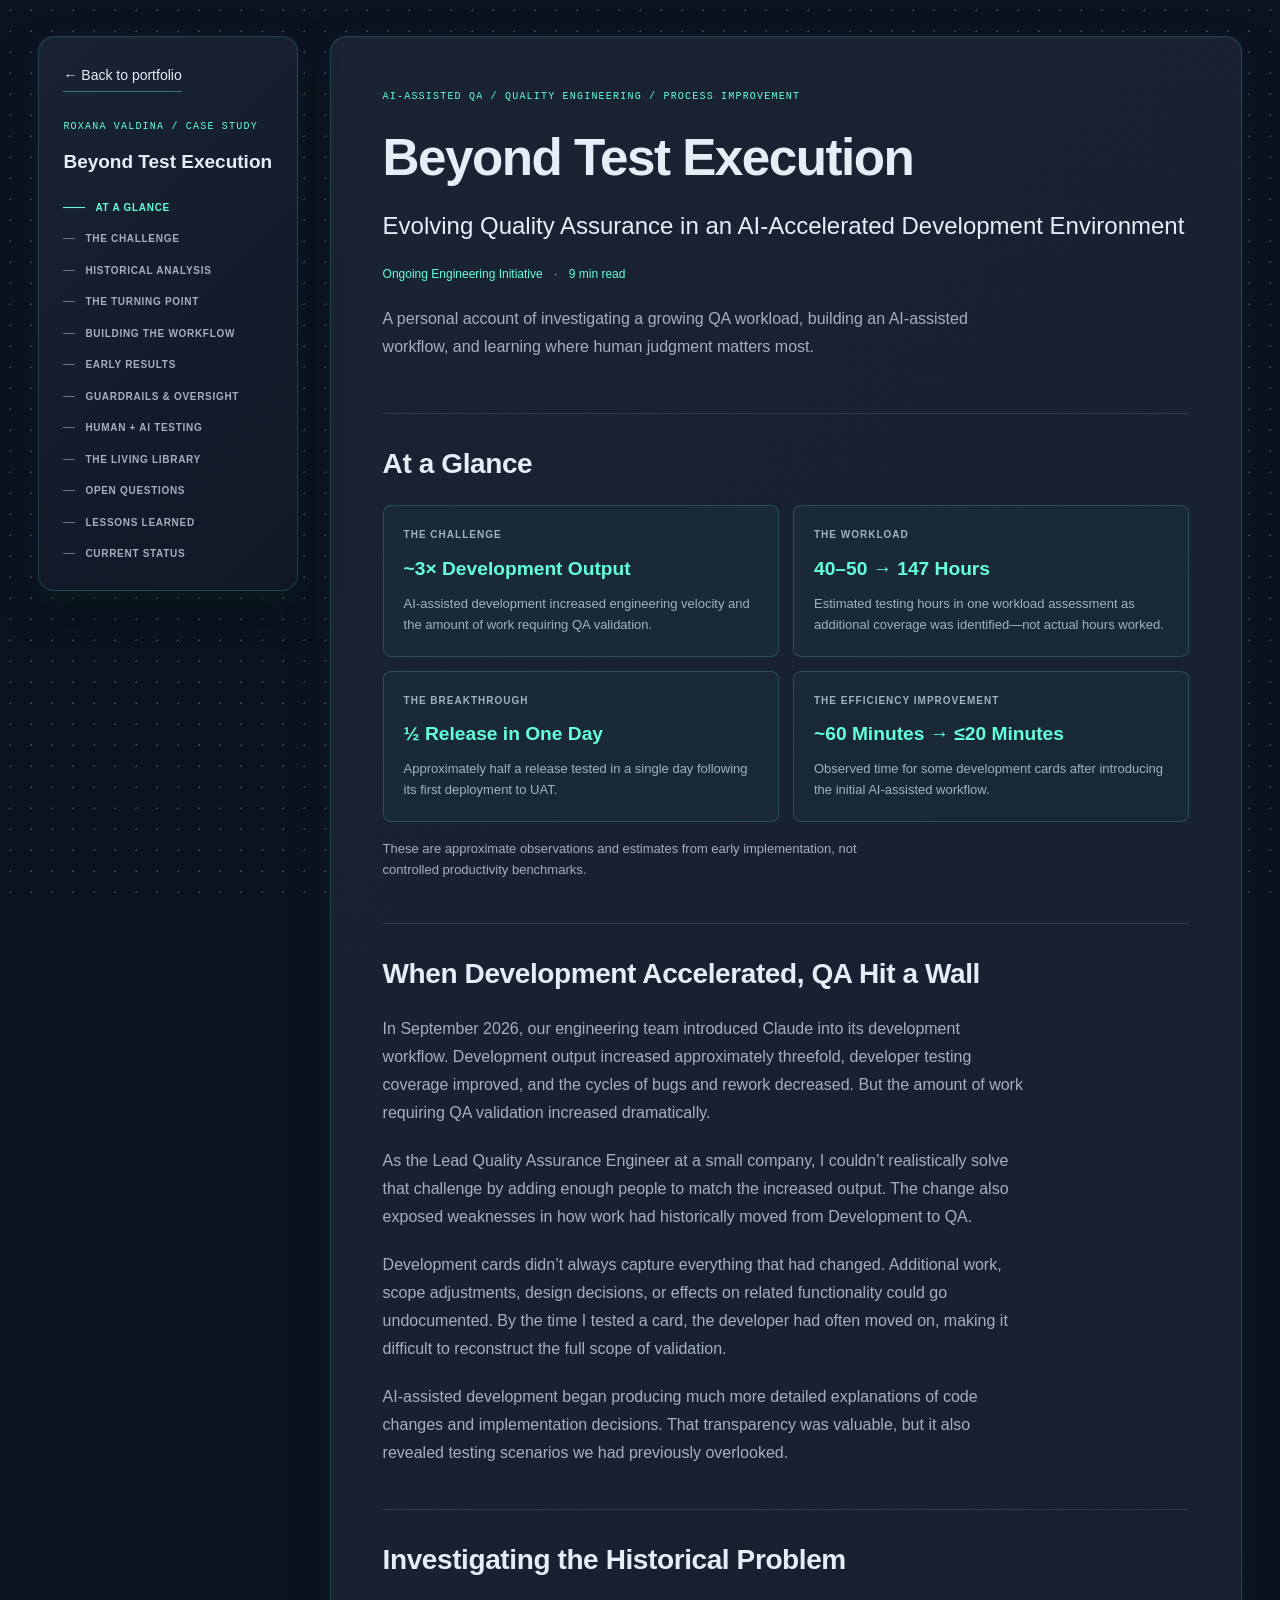
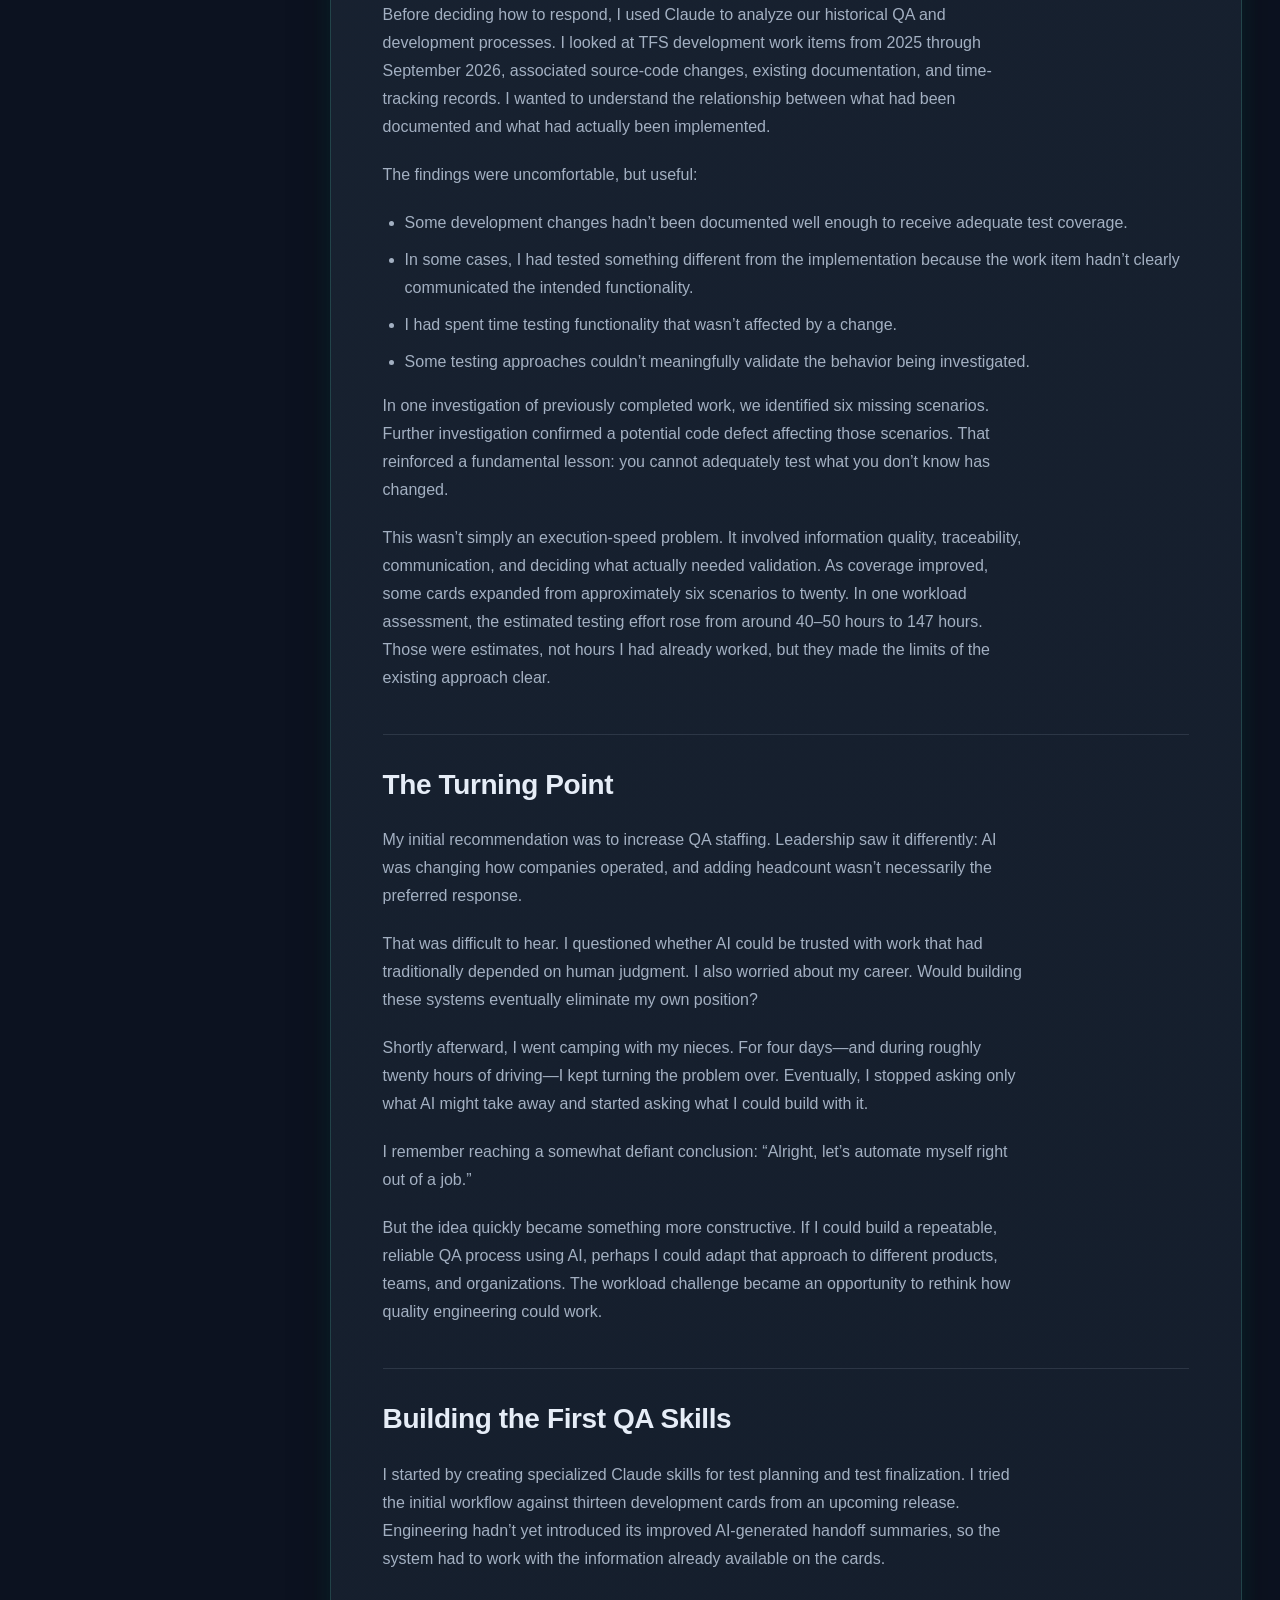
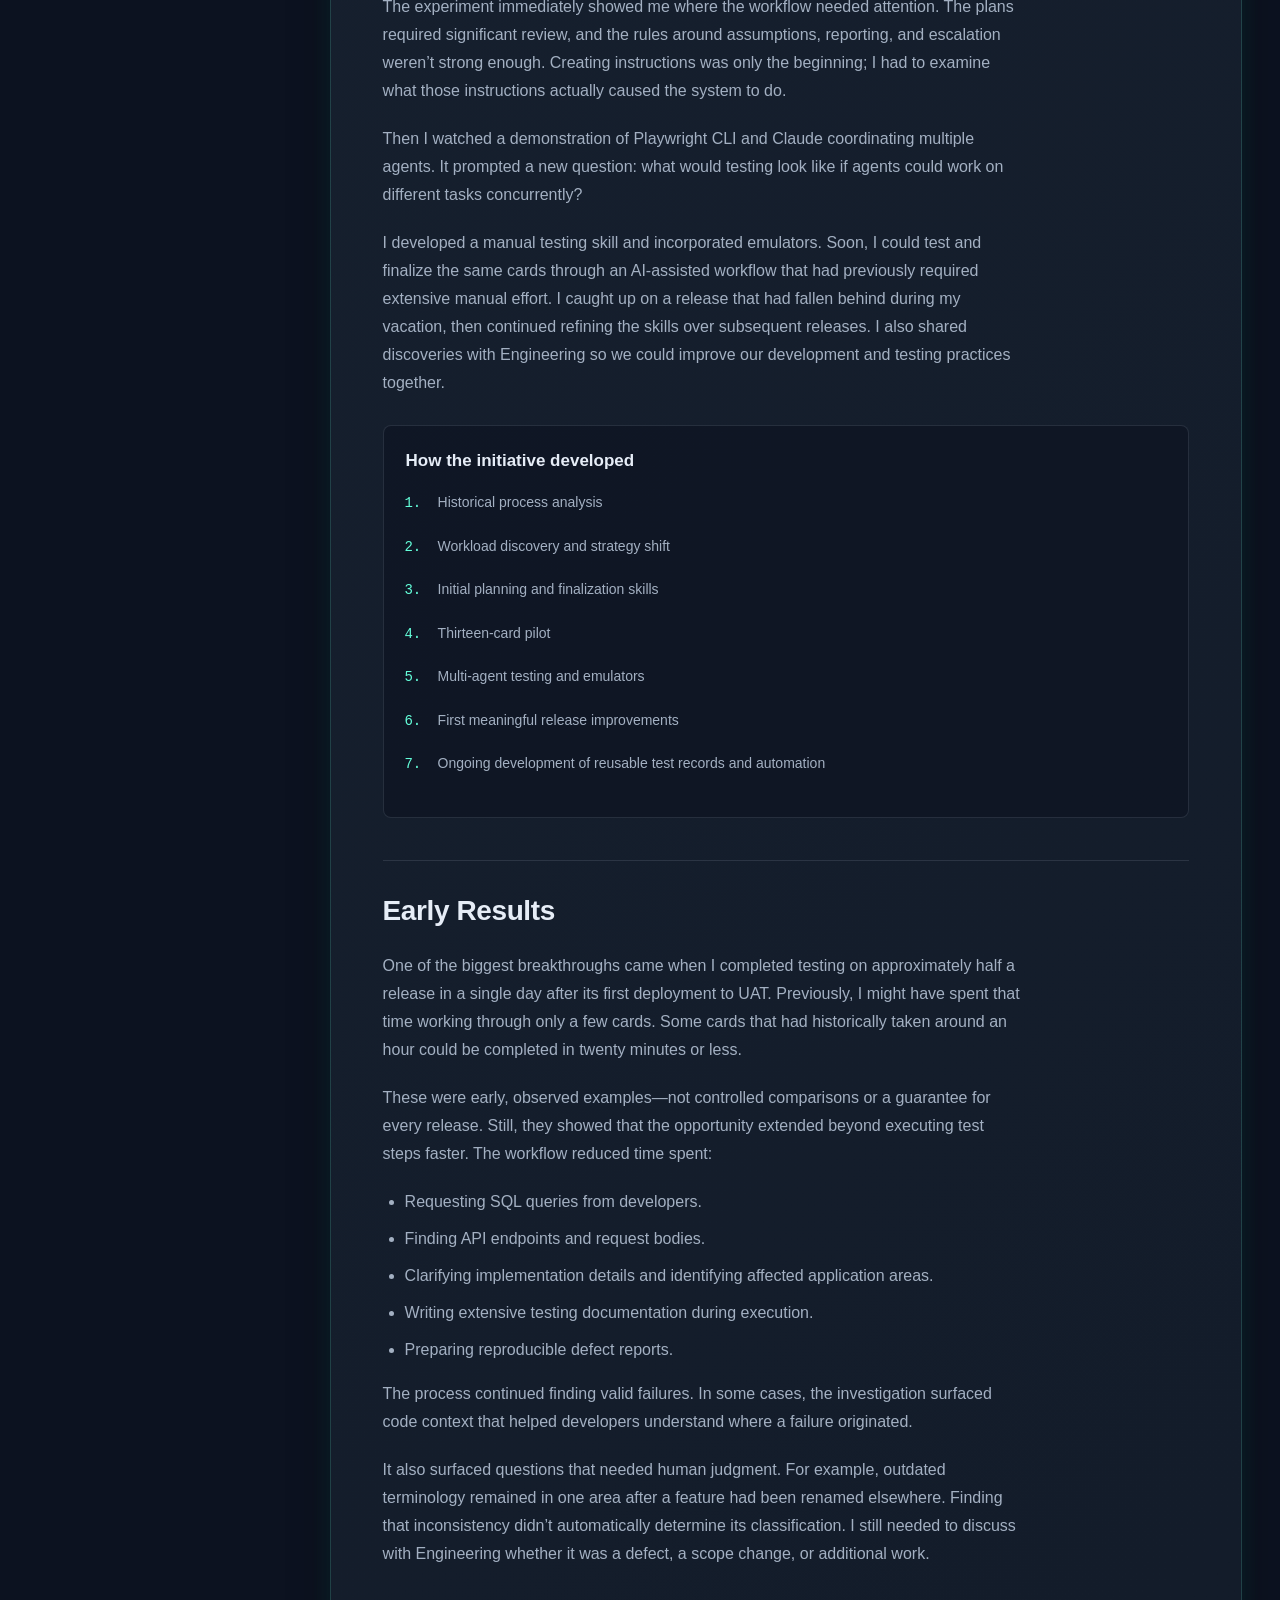
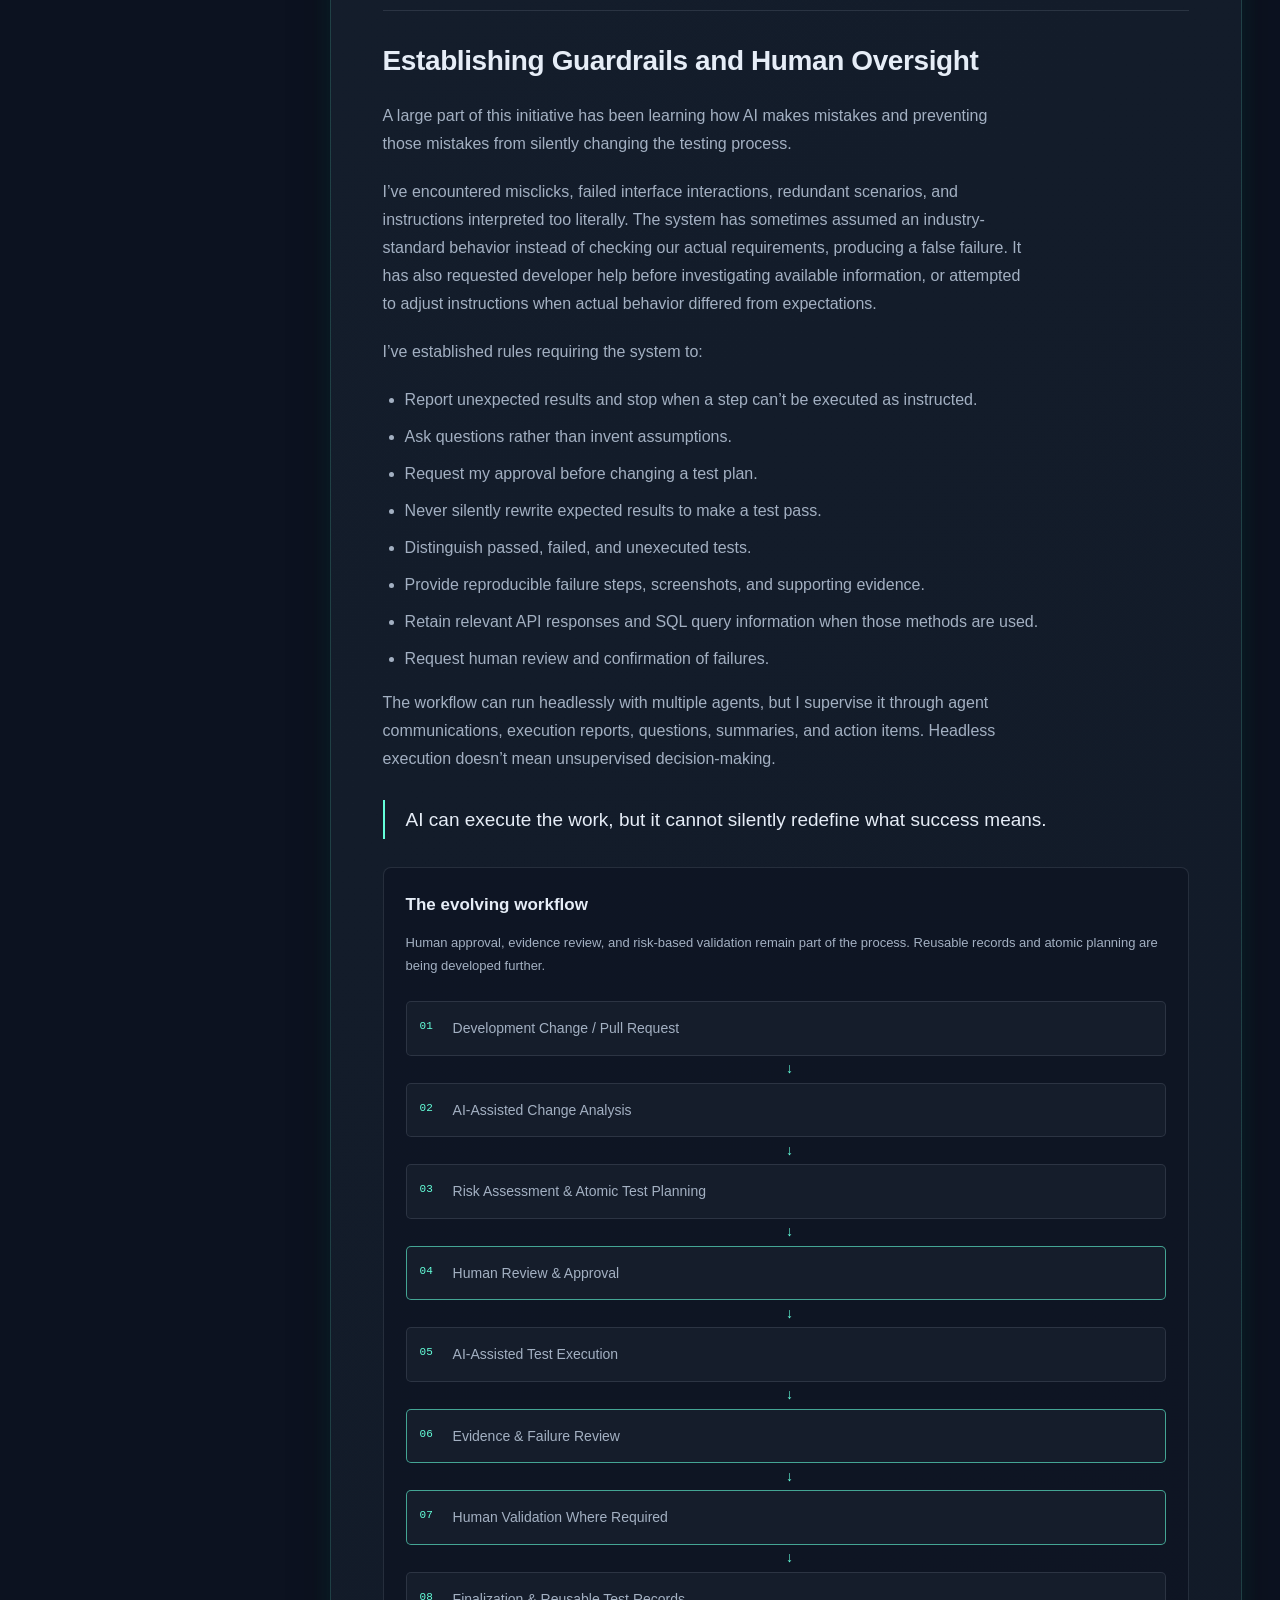
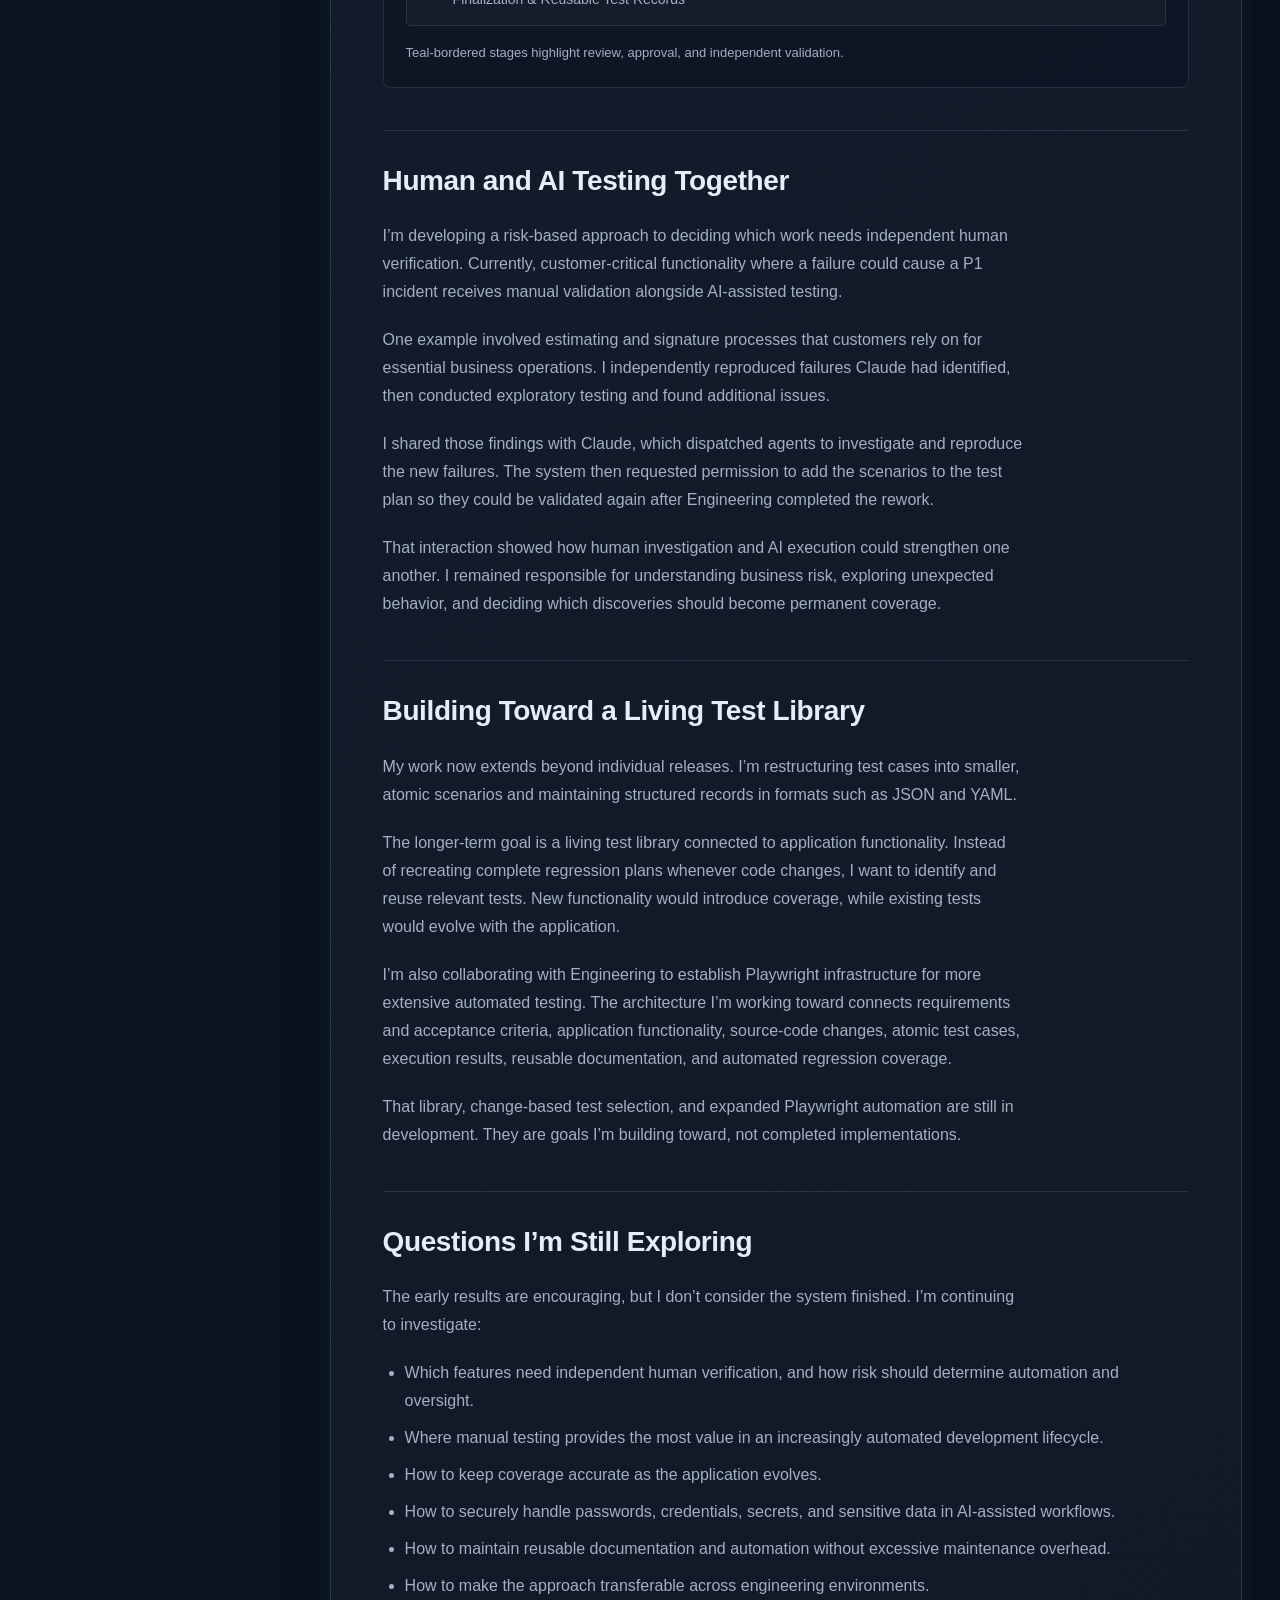
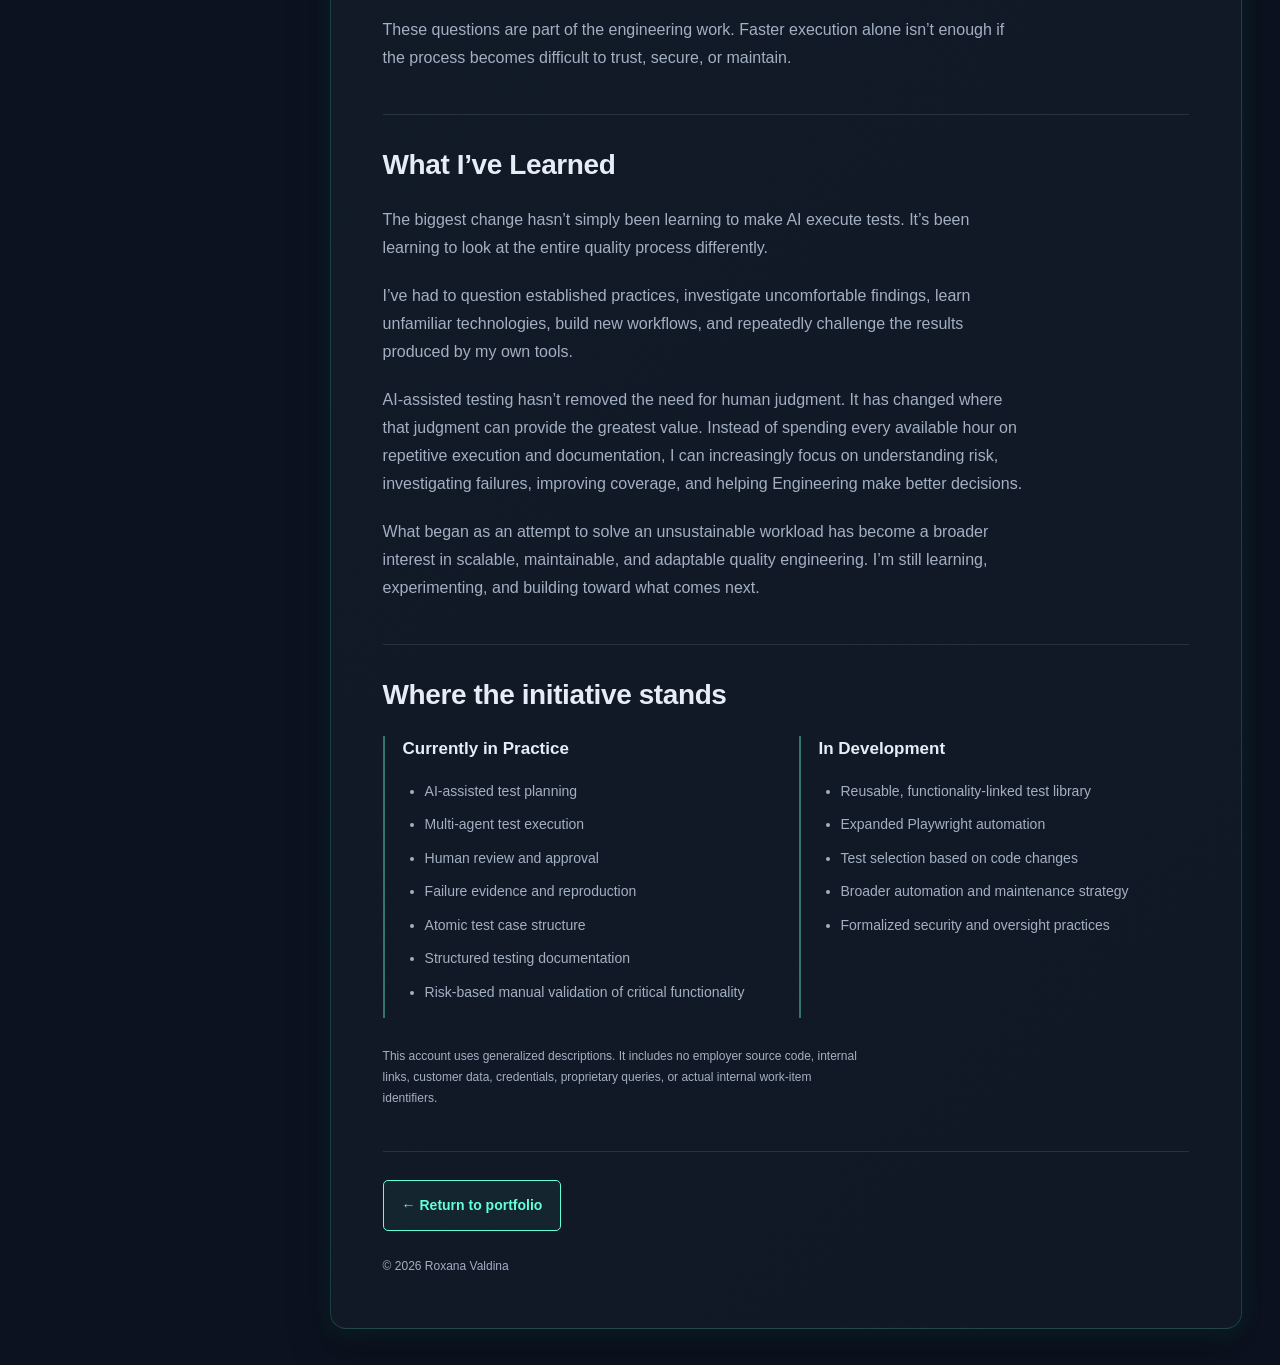
==== case-studies/ai-assisted-qa/index.html @ 65201fde "Add AI quality engineering initiative and detailed case study" ====
<!DOCTYPE html>
<html lang="en">
<head>
<meta charset="UTF-8">
<meta name="viewport" content="width=device-width, initial-scale=1">
<meta name="theme-color" content="#0c1220">
<title>Beyond Test Execution | Roxana Valdina</title>
<meta name="description" content="How I’m evolving QA through AI-assisted test planning, multi-agent execution, and human oversight in an AI-accelerated development environment.">
<meta property="og:type" content="article">
<meta property="og:title" content="Beyond Test Execution | Roxana Valdina">
<meta property="og:description" content="An ongoing quality engineering initiative: the workload challenge, early results, and human judgment behind AI-assisted QA.">
<meta name="twitter:card" content="summary">
<link rel="stylesheet" href="../../main.css">
<script src="../../main.js" defer></script>
</head>
<body class="case-study-page">
<a class="skip-link" href="#main">Skip to case study</a>
<div class="spotlight" aria-hidden="true"></div>
<div class="page study-page">
<aside class="sidebar panel study-sidebar" aria-label="Case study navigation"><div class="sidebar-content">
<a class="resume-link" href="../../#ai">← Back to portfolio</a>
<p class="eyebrow study-byline">Roxana Valdina / Case Study</p>
<p class="study-sidebar-title">Beyond Test Execution</p>
<nav class="navigation" aria-label="On this page"><a href="#at-a-glance" aria-current="location">At a glance</a><a href="#development-accelerated">The challenge</a><a href="#historical-analysis">Historical analysis</a><a href="#turning-point">The turning point</a><a href="#first-skills">Building the workflow</a><a href="#early-results">Early results</a><a href="#human-oversight">Guardrails &amp; oversight</a><a href="#human-and-ai">Human + AI testing</a><a href="#living-library">The living library</a><a href="#open-questions">Open questions</a><a href="#lessons">Lessons learned</a><a href="#current-status">Current status</a></nav>
</div></aside>
<main id="main" tabindex="-1">
<article class="panel study-article" aria-labelledby="study-title">
<header class="study-header">
<p class="eyebrow">AI-Assisted QA / Quality Engineering / Process Improvement</p>
<h1 id="study-title">Beyond Test Execution</h1>
<p class="study-subtitle">Evolving Quality Assurance in an AI-Accelerated Development Environment</p>
<p class="study-meta">Ongoing Engineering Initiative <span aria-hidden="true">·</span> 9 min read</p>
<p>A personal account of investigating a growing QA workload, building an AI-assisted workflow, and learning where human judgment matters most.</p>
</header>
<section class="study-glance" id="at-a-glance" aria-labelledby="glance-heading"><h2 id="glance-heading">At a Glance</h2><div class="qa-metrics">
  <div class="qa-metric"><h4>The Challenge</h4><p class="metric-value">~3× Development Output</p><p>AI-assisted development increased engineering velocity and the amount of work requiring QA validation.</p></div>
  <div class="qa-metric"><h4>The Workload</h4><p class="metric-value">40–50 → 147 Hours</p><p>Estimated testing hours in one workload assessment as additional coverage was identified—not actual hours worked.</p></div>
  <div class="qa-metric"><h4>The Breakthrough</h4><p class="metric-value">½ Release in One Day</p><p>Approximately half a release tested in a single day following its first deployment to UAT.</p></div>
  <div class="qa-metric"><h4>The Efficiency Improvement</h4><p class="metric-value">~60 Minutes → ≤20 Minutes</p><p>Observed time for some development cards after introducing the initial AI-assisted workflow.</p></div>
</div>
<p class="metrics-context">These are approximate observations and estimates from early implementation, not controlled productivity benchmarks.</p></section>
<section id="development-accelerated" aria-labelledby="development-accelerated-heading"><h2 id="development-accelerated-heading">When Development Accelerated, QA Hit a Wall</h2>
<p>In September 2026, our engineering team introduced Claude into its development workflow. Development output increased approximately threefold, developer testing coverage improved, and the cycles of bugs and rework decreased. But the amount of work requiring QA validation increased dramatically.</p>
<p>As the Lead Quality Assurance Engineer at a small company, I couldn’t realistically solve that challenge by adding enough people to match the increased output. The change also exposed weaknesses in how work had historically moved from Development to QA.</p>
<p>Development cards didn’t always capture everything that had changed. Additional work, scope adjustments, design decisions, or effects on related functionality could go undocumented. By the time I tested a card, the developer had often moved on, making it difficult to reconstruct the full scope of validation.</p>
<p>AI-assisted development began producing much more detailed explanations of code changes and implementation decisions. That transparency was valuable, but it also revealed testing scenarios we had previously overlooked.</p></section>
<section id="historical-analysis" aria-labelledby="historical-analysis-heading"><h2 id="historical-analysis-heading">Investigating the Historical Problem</h2>
<p>Before deciding how to respond, I used Claude to analyze our historical QA and development processes. I looked at TFS development work items from 2025 through September 2026, associated source-code changes, existing documentation, and time-tracking records. I wanted to understand the relationship between what had been documented and what had actually been implemented.</p>
<p>The findings were uncomfortable, but useful:</p>
<ul><li>Some development changes hadn’t been documented well enough to receive adequate test coverage.</li><li>In some cases, I had tested something different from the implementation because the work item hadn’t clearly communicated the intended functionality.</li><li>I had spent time testing functionality that wasn’t affected by a change.</li><li>Some testing approaches couldn’t meaningfully validate the behavior being investigated.</li></ul>
<p>In one investigation of previously completed work, we identified six missing scenarios. Further investigation confirmed a potential code defect affecting those scenarios. That reinforced a fundamental lesson: you cannot adequately test what you don’t know has changed.</p>
<p>This wasn’t simply an execution-speed problem. It involved information quality, traceability, communication, and deciding what actually needed validation. As coverage improved, some cards expanded from approximately six scenarios to twenty. In one workload assessment, the estimated testing effort rose from around 40–50 hours to 147 hours. Those were estimates, not hours I had already worked, but they made the limits of the existing approach clear.</p></section>
<section id="turning-point" aria-labelledby="turning-point-heading"><h2 id="turning-point-heading">The Turning Point</h2>
<p>My initial recommendation was to increase QA staffing. Leadership saw it differently: AI was changing how companies operated, and adding headcount wasn’t necessarily the preferred response.</p>
<p>That was difficult to hear. I questioned whether AI could be trusted with work that had traditionally depended on human judgment. I also worried about my career. Would building these systems eventually eliminate my own position?</p>
<p>Shortly afterward, I went camping with my nieces. For four days—and during roughly twenty hours of driving—I kept turning the problem over. Eventually, I stopped asking only what AI might take away and started asking what I could build with it.</p>
<p>I remember reaching a somewhat defiant conclusion: “Alright, let’s automate myself right out of a job.”</p>
<p>But the idea quickly became something more constructive. If I could build a repeatable, reliable QA process using AI, perhaps I could adapt that approach to different products, teams, and organizations. The workload challenge became an opportunity to rethink how quality engineering could work.</p></section>
<section id="first-skills" aria-labelledby="first-skills-heading"><h2 id="first-skills-heading">Building the First QA Skills</h2>
<p>I started by creating specialized Claude skills for test planning and test finalization. I tried the initial workflow against thirteen development cards from an upcoming release. Engineering hadn’t yet introduced its improved AI-generated handoff summaries, so the system had to work with the information already available on the cards.</p>
<p>The experiment immediately showed me where the workflow needed attention. The plans required significant review, and the rules around assumptions, reporting, and escalation weren’t strong enough. Creating instructions was only the beginning; I had to examine what those instructions actually caused the system to do.</p>
<p>Then I watched a demonstration of Playwright CLI and Claude coordinating multiple agents. It prompted a new question: what would testing look like if agents could work on different tasks concurrently?</p>
<p>I developed a manual testing skill and incorporated emulators. Soon, I could test and finalize the same cards through an AI-assisted workflow that had previously required extensive manual effort. I caught up on a release that had fallen behind during my vacation, then continued refining the skills over subsequent releases. I also shared discoveries with Engineering so we could improve our development and testing practices together.</p><aside class="study-inset" aria-labelledby="timeline-heading"><h3 id="timeline-heading">How the initiative developed</h3><ol class="study-timeline"><li>Historical process analysis</li><li>Workload discovery and strategy shift</li><li>Initial planning and finalization skills</li><li>Thirteen-card pilot</li><li>Multi-agent testing and emulators</li><li>First meaningful release improvements</li><li>Ongoing development of reusable test records and automation</li></ol></aside></section>
<section id="early-results" aria-labelledby="early-results-heading"><h2 id="early-results-heading">Early Results</h2>
<p>One of the biggest breakthroughs came when I completed testing on approximately half a release in a single day after its first deployment to UAT. Previously, I might have spent that time working through only a few cards. Some cards that had historically taken around an hour could be completed in twenty minutes or less.</p>
<p>These were early, observed examples—not controlled comparisons or a guarantee for every release. Still, they showed that the opportunity extended beyond executing test steps faster. The workflow reduced time spent:</p>
<ul><li>Requesting SQL queries from developers.</li><li>Finding API endpoints and request bodies.</li><li>Clarifying implementation details and identifying affected application areas.</li><li>Writing extensive testing documentation during execution.</li><li>Preparing reproducible defect reports.</li></ul>
<p>The process continued finding valid failures. In some cases, the investigation surfaced code context that helped developers understand where a failure originated.</p>
<p>It also surfaced questions that needed human judgment. For example, outdated terminology remained in one area after a feature had been renamed elsewhere. Finding that inconsistency didn’t automatically determine its classification. I still needed to discuss with Engineering whether it was a defect, a scope change, or additional work.</p></section>
<section id="human-oversight" aria-labelledby="human-oversight-heading"><h2 id="human-oversight-heading">Establishing Guardrails and Human Oversight</h2>
<p>A large part of this initiative has been learning how AI makes mistakes and preventing those mistakes from silently changing the testing process.</p>
<p>I’ve encountered misclicks, failed interface interactions, redundant scenarios, and instructions interpreted too literally. The system has sometimes assumed an industry-standard behavior instead of checking our actual requirements, producing a false failure. It has also requested developer help before investigating available information, or attempted to adjust instructions when actual behavior differed from expectations.</p>
<p>I’ve established rules requiring the system to:</p>
<ul><li>Report unexpected results and stop when a step can’t be executed as instructed.</li><li>Ask questions rather than invent assumptions.</li><li>Request my approval before changing a test plan.</li><li>Never silently rewrite expected results to make a test pass.</li><li>Distinguish passed, failed, and unexecuted tests.</li><li>Provide reproducible failure steps, screenshots, and supporting evidence.</li><li>Retain relevant API responses and SQL query information when those methods are used.</li><li>Request human review and confirmation of failures.</li></ul>
<p>The workflow can run headlessly with multiple agents, but I supervise it through agent communications, execution reports, questions, summaries, and action items. Headless execution doesn’t mean unsupervised decision-making.</p><blockquote class="statement">AI can execute the work, but it cannot silently redefine what success means.</blockquote>
  <figure class="study-inset workflow-figure"><figcaption id="workflow-title">The evolving workflow</figcaption><p>Human approval, evidence review, and risk-based validation remain part of the process. Reusable records and atomic planning are being developed further.</p><ol class="qa-workflow" aria-labelledby="workflow-title"><li>Development Change / Pull Request</li><li>AI-Assisted Change Analysis</li><li>Risk Assessment &amp; Atomic Test Planning</li><li class="human-step">Human Review &amp; Approval</li><li>AI-Assisted Test Execution</li><li class="human-step">Evidence &amp; Failure Review</li><li class="human-step">Human Validation Where Required</li><li>Finalization &amp; Reusable Test Records</li></ol><p class="workflow-note">Teal-bordered stages highlight review, approval, and independent validation.</p></figure></section>
<section id="human-and-ai" aria-labelledby="human-and-ai-heading"><h2 id="human-and-ai-heading">Human and AI Testing Together</h2>
<p>I’m developing a risk-based approach to deciding which work needs independent human verification. Currently, customer-critical functionality where a failure could cause a P1 incident receives manual validation alongside AI-assisted testing.</p>
<p>One example involved estimating and signature processes that customers rely on for essential business operations. I independently reproduced failures Claude had identified, then conducted exploratory testing and found additional issues.</p>
<p>I shared those findings with Claude, which dispatched agents to investigate and reproduce the new failures. The system then requested permission to add the scenarios to the test plan so they could be validated again after Engineering completed the rework.</p>
<p>That interaction showed how human investigation and AI execution could strengthen one another. I remained responsible for understanding business risk, exploring unexpected behavior, and deciding which discoveries should become permanent coverage.</p></section>
<section id="living-library" aria-labelledby="living-library-heading"><h2 id="living-library-heading">Building Toward a Living Test Library</h2>
<p>My work now extends beyond individual releases. I’m restructuring test cases into smaller, atomic scenarios and maintaining structured records in formats such as JSON and YAML.</p>
<p>The longer-term goal is a living test library connected to application functionality. Instead of recreating complete regression plans whenever code changes, I want to identify and reuse relevant tests. New functionality would introduce coverage, while existing tests would evolve with the application.</p>
<p>I’m also collaborating with Engineering to establish Playwright infrastructure for more extensive automated testing. The architecture I’m working toward connects requirements and acceptance criteria, application functionality, source-code changes, atomic test cases, execution results, reusable documentation, and automated regression coverage.</p>
<p>That library, change-based test selection, and expanded Playwright automation are still in development. They are goals I’m building toward, not completed implementations.</p></section>
<section id="open-questions" aria-labelledby="open-questions-heading"><h2 id="open-questions-heading">Questions I’m Still Exploring</h2>
<p>The early results are encouraging, but I don’t consider the system finished. I’m continuing to investigate:</p>
<ul><li>Which features need independent human verification, and how risk should determine automation and oversight.</li><li>Where manual testing provides the most value in an increasingly automated development lifecycle.</li><li>How to keep coverage accurate as the application evolves.</li><li>How to securely handle passwords, credentials, secrets, and sensitive data in AI-assisted workflows.</li><li>How to maintain reusable documentation and automation without excessive maintenance overhead.</li><li>How to make the approach transferable across engineering environments.</li></ul>
<p>These questions are part of the engineering work. Faster execution alone isn’t enough if the process becomes difficult to trust, secure, or maintain.</p></section>
<section id="lessons" aria-labelledby="lessons-heading"><h2 id="lessons-heading">What I’ve Learned</h2>
<p>The biggest change hasn’t simply been learning to make AI execute tests. It’s been learning to look at the entire quality process differently.</p>
<p>I’ve had to question established practices, investigate uncomfortable findings, learn unfamiliar technologies, build new workflows, and repeatedly challenge the results produced by my own tools.</p>
<p>AI-assisted testing hasn’t removed the need for human judgment. It has changed where that judgment can provide the greatest value. Instead of spending every available hour on repetitive execution and documentation, I can increasingly focus on understanding risk, investigating failures, improving coverage, and helping Engineering make better decisions.</p>
<p>What began as an attempt to solve an unsustainable workload has become a broader interest in scalable, maintainable, and adaptable quality engineering. I’m still learning, experimenting, and building toward what comes next.</p></section>
<section id="current-status" aria-labelledby="status-heading"><h2 id="status-heading">Where the initiative stands</h2><div class="status-grid"><div><h3>Currently in Practice</h3><ul><li>AI-assisted test planning</li><li>Multi-agent test execution</li><li>Human review and approval</li><li>Failure evidence and reproduction</li><li>Atomic test case structure</li><li>Structured testing documentation</li><li>Risk-based manual validation of critical functionality</li></ul></div><div><h3>In Development</h3><ul><li>Reusable, functionality-linked test library</li><li>Expanded Playwright automation</li><li>Test selection based on code changes</li><li>Broader automation and maintenance strategy</li><li>Formalized security and oversight practices</li></ul></div></div><p class="study-disclosure">This account uses generalized descriptions. It includes no employer source code, internal links, customer data, credentials, proprietary queries, or actual internal work-item identifiers.</p></section>
<footer class="study-end"><a class="case-study-button" href="../../#ai">← Return to portfolio</a><p>© <span id="year">2026</span> Roxana Valdina</p></footer>
</article>
</main>
</div>
</body>
</html>
---- main.css ----
:root {
  color-scheme: dark;
  --background: #0c1220;
  --heading: #e6edf7;
  --text: #a3b0c2;
  --teal: #64ffda;
  --line: rgba(163, 176, 194, .16);
}
* { box-sizing: border-box; }
html { scroll-behavior: smooth; scroll-padding-top: 30px; }
body { margin: 0; background: var(--background); color: var(--text); font: 16px/1.75 "Segoe UI", Arial, sans-serif; -webkit-font-smoothing: antialiased; }
body::before { content: ""; position: fixed; inset: 0; pointer-events: none; background-image: radial-gradient(circle, rgba(163, 176, 194, .34) 1px, transparent 1px); background-size: 21px 21px; }
.spotlight { position: fixed; inset: 0; pointer-events: none; opacity: 0; background: radial-gradient(550px circle at var(--x, 50%) var(--y, 30%), rgba(52, 211, 190, .09), transparent 75%); }
::selection { background: rgba(100, 255, 218, .25); color: white; }
a { color: inherit; text-decoration: none; }
a:hover { color: var(--teal); }
a:focus-visible { outline: 2px solid var(--teal); outline-offset: 6px; border-radius: 3px; }
p { margin: 0 0 20px; }
h1, h2, h3 { color: var(--heading); line-height: 1.25; margin-top: 0; }
strong { color: var(--heading); font-weight: 600; }
.page { position: relative; display: grid; grid-template-columns: 370px minmax(0, 1fr); gap: 45px; max-width: 1240px; margin: auto; padding: 45px 50px; align-items: start; }
.panel { background: linear-gradient(135deg, #192332, #131c2a 55%, #101825); border: 1px solid rgba(100, 255, 218, .16); border-radius: 16px; box-shadow: 0 18px 40px rgba(0, 0, 0, .36), 0 8px 25px rgba(36, 220, 185, .10), 0 0 35px rgba(36, 220, 185, .045), inset 0 1px 0 rgba(230, 237, 247, .045); }
.sidebar { position: sticky; top: 30px; overflow: visible; padding: 30px; display: flex; flex-direction: column; align-items: flex-start; }
.portrait { width: 116px; height: 116px; object-fit: cover; object-position: center 28%; border-radius: 18px; border: 1px solid rgba(100, 255, 218, .65); box-shadow: 0 0 24px rgba(100, 255, 218, .12); margin-bottom: 25px; background: #151d2b; }
.eyebrow { color: var(--teal); font-family: Consolas, monospace; font-size: 10px; letter-spacing: 1.2px; text-transform: uppercase; }
h1 { font-size: clamp(30px, 3vw, 38px); letter-spacing: -1.5px; margin-bottom: 10px; }
.role { color: var(--heading); font-size: 19px; margin-bottom: 17px; }
.summary { font-size: 15px; margin-bottom: 0; }
.navigation { display: flex; flex-direction: column; gap: 12px; margin: 28px 0; }
.navigation a { display: flex; align-items: center; gap: 14px; width: fit-content; font-size: 11px; font-weight: 700; letter-spacing: 1.7px; text-transform: uppercase; color: #a3b0c2; padding: 3px 0; }
.navigation a::before { content: ""; width: 25px; height: 1px; background: #66758c; transition: width .2s ease, background .2s ease; }
.navigation a:hover, .navigation a[aria-current="location"] { color: var(--teal); }
.navigation a:hover::before, .navigation a[aria-current="location"]::before { width: 48px; background: var(--teal); box-shadow: 0 0 9px rgba(100, 255, 218, .4); }
.sidebar-footer { margin-top: 8px; width: 100%; padding-top: 20px; border-top: 1px solid var(--line); }
.resume-link { display: inline-block; color: var(--heading); font-size: 14px; padding-bottom: 3px; border-bottom: 1px solid rgba(100, 255, 218, .4); }
.socials { display: flex; flex-wrap: wrap; gap: 18px; margin-top: 22px; font-size: 13px; }
main { min-width: 0; }
main > section { padding: 32px; margin-bottom: 30px; scroll-margin-top: 30px; }
main > section > :last-child { margin-bottom: 0; }
.section-heading { display: flex; align-items: center; gap: 15px; margin-bottom: 25px; font-size: 13px; font-weight: 600; letter-spacing: 2px; text-transform: uppercase; }
.section-heading span { color: var(--teal); font-family: Consolas, monospace; font-size: 11px; letter-spacing: 0; }
.section-heading::after { content: ""; height: 1px; flex: 1; background: var(--line); }
.lead { color: var(--heading); font-size: 23px; line-height: 1.5; letter-spacing: -.4px; margin-bottom: 24px; }
.inline-link { color: var(--teal); border-bottom: 1px solid rgba(100, 255, 218, .3); }
.experience { padding-left: 23px; border-left: 1px solid rgba(100, 255, 218, .3); position: relative; }
.experience::before { content: ""; position: absolute; width: 7px; height: 7px; border-radius: 50%; background: var(--teal); left: -4px; top: 8px; box-shadow: 0 0 12px rgba(100, 255, 218, .35); }
.experience h3 { font-size: 19px; margin-bottom: 13px; }
.experience-list { padding-left: 18px; margin: 0; font-size: 15px; }
.experience-list li { margin-bottom: 10px; }
.project { margin-bottom: 32px; padding-bottom: 32px; border-bottom: 1px solid var(--line); scroll-margin-top: 30px; }
.project-label { color: var(--teal); font-size: 10px; font-family: Consolas, monospace; text-transform: uppercase; letter-spacing: 1.4px; margin-bottom: 8px; }
.project h3 { font-size: 25px; margin-bottom: 10px; }
.project p { font-size: 15px; margin-bottom: 17px; }
.project .project-label { font-size: 10px; }
.project .project-description { color: var(--heading); font-size: 17px; }
.tags { display: flex; gap: 8px; flex-wrap: wrap; list-style: none; padding: 0; margin: 20px 0 0; }
.tags li { border: 1px solid rgba(100, 255, 218, .13); background: rgba(100, 255, 218, .055); color: var(--teal); padding: 3px 10px; border-radius: 4px; font-family: Consolas, monospace; font-size: 11px; }
.project-note { padding: 13px 16px; margin-top: 22px; background: rgba(100, 255, 218, .035); border-left: 2px solid rgba(100, 255, 218, .55); font-size: 13px; }
.project-note strong { display: block; font-size: 12px; margin-bottom: 4px; }
.earlier-title { font-size: 15px; margin: 35px 0 20px; }
.small-project { display: grid; grid-template-columns: 105px minmax(0, 1fr); gap: 20px; padding: 18px 0; border-top: 1px solid var(--line); }
.small-project img { width: 105px; height: 72px; object-fit: cover; border-radius: 4px; border: 1px solid #2d3a4c; background: #151d2b; }
.small-project h3 { font-size: 16px; margin: 0 0 6px; }
.small-project p { font-size: 13px; margin: 0; }
.small-project .small-tech { color: var(--teal); font-size: 11px; margin-top: 8px; }
.statement { margin: 27px 0; padding: 4px 0 4px 21px; border-left: 2px solid var(--teal); color: var(--heading); font-size: 19px; line-height: 1.65; }
.skills-list { margin: 0; }
.skill-row { display: grid; grid-template-columns: 110px minmax(0, 1fr); gap: 20px; padding: 17px 0; border-bottom: 1px solid var(--line); font-size: 14px; }
.skill-row:last-child { border-bottom: 0; padding-bottom: 0; }
.skill-row dt { color: var(--heading); font-weight: 600; }
.skill-row dd { margin: 0; }
.contact-link { display: inline-flex; align-items: center; gap: 18px; color: var(--teal); font-size: clamp(16px, 2vw, 22px); border-bottom: 1px solid rgba(100, 255, 218, .35); padding-bottom: 5px; overflow-wrap: anywhere; }
.footer { border-top: 1px solid var(--line); padding-top: 22px; font-size: 12px; margin: 5px 8px 0; }
.footer span { color: var(--teal); }
.skip-link { position: fixed; top: -100px; left: 20px; z-index: 10; padding: 12px 18px; color: var(--background); background: var(--teal); }
.skip-link:focus { top: 15px; }
@media (min-width: 801px) and (max-width: 1050px) {
  .page { grid-template-columns: 310px minmax(0, 1fr); gap: 28px; padding-left: 25px; padding-right: 25px; }
  .sidebar { padding: 24px; }
  h1 { font-size: 31px; }
  main > section { padding: 26px; }
  .skill-row { grid-template-columns: 1fr; gap: 5px; }
}
@media (max-width: 800px) {
  .page { display: block; padding: 25px 20px; max-width: 680px; }
  .sidebar { position: relative; top: auto; max-height: none; overflow: visible; padding: 28px; margin-bottom: 28px; }
  .portrait { width: 100px; height: 100px; margin-bottom: 22px; }
  h1 { font-size: 36px; }
  .summary { max-width: 460px; }
  .navigation { flex-direction: row; flex-wrap: wrap; gap: 14px 22px; }
  .navigation a { font-size: 10px; }
  .navigation a::before { display: none; }
  main > section { padding: 26px; margin-bottom: 25px; }
  .lead { font-size: 22px; }
}
@media (max-width: 420px) {
  .page { padding: 18px 14px; }
  .sidebar, main > section { padding: 22px; border-radius: 12px; }
  h1 { font-size: 31px; }
  .small-project { grid-template-columns: 80px minmax(0, 1fr); gap: 15px; }
  .small-project img { width: 80px; height: 65px; }
  .skill-row { grid-template-columns: 1fr; gap: 5px; }
}
@media (hover: none), (pointer: coarse) { .spotlight { display: none; } }
@media (prefers-reduced-motion: reduce) {
  html { scroll-behavior: auto; }
  *, *::before, *::after { transition: none !important; }
  .spotlight { display: none; }
}

/* Keep the whole profile accessible without a nested scroll area. */

@media (min-width: 801px) and (max-height: 850px) {
  .sidebar { padding: 24px; }
  .sidebar .portrait { width: 88px; height: 88px; margin-bottom: 16px; }
  .sidebar .eyebrow { margin-bottom: 12px; }
  .sidebar h1 { font-size: 31px; }
  .sidebar .role { margin-bottom: 12px; }
  .sidebar .summary { font-size: 14px; line-height: 1.65; }
  .sidebar .navigation { margin: 20px 0; gap: 7px; }
  .sidebar-footer { margin-top: 0; padding-top: 15px; }
  .sidebar .socials { margin-top: 15px; }
}

.sidebar-content { width: 100%; }
@media (min-width: 801px) {
  .sidebar { top: 18px; }
  .sidebar-content { zoom: var(--profile-scale, 1); }
}

/* Use the desktop canvas instead of leaving large empty side gutters. */
@media (min-width: 1051px) {
  .page {
    width: 90%;
    max-width: 1760px;
    grid-template-columns: minmax(340px, .37fr) minmax(0, .63fr);
    gap: clamp(28px, 2.5vw, 48px);
    padding: 36px 0;
  }
  .sidebar { padding: clamp(26px, 2.2vw, 42px); }
  .sidebar h1 { font-size: clamp(34px, 2.5vw, 46px); }
  .sidebar .summary { max-width: 420px; font-size: 16px; }
  .sidebar .portrait { width: 132px; height: 132px; }
  main > section { padding: clamp(28px, 2.2vw, 42px); }
  .lead { font-size: clamp(23px, 1.5vw, 28px); }
}
@media (min-width: 1051px) and (max-height: 850px) {
  .sidebar { padding: 26px; }
  .sidebar .portrait { width: 96px; height: 96px; }
  .sidebar h1 { font-size: 34px; }
  .sidebar .summary { font-size: 15px; }
}

/* Actual desktop captures, kept uncropped and accessible at full size. */
.tracker-gallery { display: grid; grid-template-columns: repeat(2, minmax(0, 1fr)); gap: 18px; margin-top: 25px; }
.tracker-gallery figure { margin: 0; min-width: 0; }
.tracker-gallery a { display: block; border-radius: 8px; }
.tracker-gallery img { display: block; width: 100%; height: auto; border: 1px solid var(--line); border-radius: 8px; }
.tracker-gallery figcaption { margin-top: 8px; color: var(--heading); font-size: 12px; }
.tracker-gallery figcaption span { color: var(--teal); }
.project .screenshot-caption { font-size: 12px; margin-top: 12px; }
.project-links { display: flex; flex-wrap: wrap; gap: 14px 22px; margin: 20px 0; font-size: 14px; }
@media (min-width: 801px) and (max-width: 1050px), (max-width: 500px) {
  .tracker-gallery { grid-template-columns: 1fr; }
}

.snake-project { border-top: 1px solid var(--line); padding-top: 25px; margin-top: 10px; }
.snake-project h3 { font-size: 20px; margin-bottom: 14px; }
.snake-project p { font-size: 14px; }
.snake-project .screenshot-caption { font-size: 12px; margin-top: 12px; }

/* Native disclosure stays keyboard-accessible and works without JavaScript. */
.project-summary { display: grid; grid-template-columns: 72px minmax(0, 1fr); gap: 20px; align-items: start; cursor: pointer; list-style: none; }
.project-summary::-webkit-details-marker { display: none; }
.project-summary:focus-visible { outline: 2px solid var(--teal); outline-offset: 8px; border-radius: 4px; }
.project-thumbnails { display: flex; flex-direction: column; gap: 7px; }
.project-thumbnails img { display: block; width: 72px; height: 72px; object-fit: contain; border: 1px solid var(--line); border-radius: 4px; background: #000; }
.project-summary-copy > span { display: block; }
.project-summary-title { font-size: 17px; font-weight: 600; color: var(--heading); }
.project-summary-description { font-size: 13px; margin-top: 6px; }
.project-summary-tech { color: var(--teal); font-size: 11px; margin-top: 8px; }
.project-summary-action { color: var(--teal); font-size: 12px; margin-top: 12px; }
.expand-icon { display: inline-block; font-size: 16px; margin-left: 6px; }
.when-open { display: none; }
.snake-project[open] .when-open { display: inline; }
.snake-project[open] .when-closed { display: none; }
.snake-project[open] .expand-icon { transform: rotate(45deg); }
.project-expanded { padding-top: 25px; }
@media (min-width: 1200px) {
  .project-summary { grid-template-columns: 151px minmax(0, 1fr); }
  .project-thumbnails { flex-direction: row; }
}

/* Shared case-study introduction and contextual results. */
.glance-heading { margin: 32px 0 18px; font-size: 19px; }
.qa-metrics { display: grid; grid-template-columns: repeat(2, minmax(0, 1fr)); gap: 14px; margin-bottom: 16px; }
.qa-metric { padding: 20px; border: 1px solid rgba(100, 255, 218, .18); border-radius: 8px; background: rgba(100, 255, 218, .035); min-width: 0; }
.qa-metric h4 { margin: 0 0 12px; color: var(--text); font-size: 11px; letter-spacing: 1px; text-transform: uppercase; }
.qa-metric .metric-value { color: var(--teal); font-size: clamp(18px, 1.5vw, 23px); line-height: 1.4; font-weight: 600; margin-bottom: 10px; }
.qa-metric p:last-child { font-size: 13px; line-height: 1.65; margin: 0; }
.metrics-context { font-size: 13px; line-height: 1.65; }
.case-study-button { display: inline-flex; align-items: center; gap: 14px; padding: 12px 18px; border: 1px solid var(--teal); border-radius: 5px; color: var(--teal); background: rgba(100, 255, 218, .05); font-size: 14px; font-weight: 600; }
.case-study-button:hover { background: rgba(100, 255, 218, .12); }
#ai .section-heading { line-height: 1.65; letter-spacing: 1.3px; }

/* Long-form reading layout; the portfolio's panels, colors and type carry over. */
.case-study-page .study-page { width: min(94%, 1320px); max-width: 1320px; grid-template-columns: 260px minmax(0, 1fr); gap: 32px; padding: 36px 0; }
.study-sidebar { padding: 24px; }
.study-byline { margin: 26px 0 14px; }
.study-sidebar-title { color: var(--heading); font-size: 19px; font-weight: 600; line-height: 1.4; }
.study-sidebar .navigation { gap: 8px; margin: 20px 0 0; }
.study-sidebar .navigation a { font-size: 10px; letter-spacing: .7px; gap: 10px; }
.study-sidebar .navigation a::before { width: 12px; flex-shrink: 0; }
.study-sidebar .navigation a:hover::before,
.study-sidebar .navigation a[aria-current="location"]::before { width: 22px; }
.study-article { padding: clamp(26px, 4vw, 60px); }
.study-header { padding-bottom: 32px; }
.study-header h1 { font-size: clamp(32px, 4vw, 52px); letter-spacing: -1.5px; margin: 18px 0; }
.study-header .eyebrow { line-height: 1.8; }
.study-subtitle { font-size: clamp(19px, 2vw, 24px); color: var(--heading); line-height: 1.5; }
.study-meta { color: var(--teal); font-size: 12px; }
.study-meta span { margin: 0 8px; }
.study-article section { margin-bottom: 42px; padding-top: 30px; border-top: 1px solid var(--line); scroll-margin-top: 30px; }
.study-article section h2 { font-size: clamp(22px, 2.4vw, 28px); line-height: 1.4; margin-bottom: 22px; letter-spacing: -.4px; }
.study-article section h3 { font-size: 17px; line-height: 1.5; }
.study-article li { margin-bottom: 9px; }
.study-article ul { padding-left: 22px; }
.study-article .qa-metric h4 { font-size: 10px; }
.study-inset { margin: 28px 0; padding: 22px; border: 1px solid var(--line); border-radius: 8px; background: rgba(12, 18, 32, .55); }
.study-timeline { padding-left: 24px; margin-bottom: 0; }
.study-timeline li { padding: 0 0 10px 8px; font-size: 14px; }
.study-timeline li::marker { color: var(--teal); font-family: Consolas, monospace; }
.workflow-figure figcaption { color: var(--heading); font-size: 17px; font-weight: 600; margin-bottom: 12px; }
.workflow-figure > p { font-size: 13px; }
.qa-workflow { padding: 0; margin: 24px 0 0; list-style: none; counter-reset: stage; }
.qa-workflow li { counter-increment: stage; position: relative; padding: 14px 15px 14px 46px; border: 1px solid var(--line); border-radius: 5px; margin-bottom: 27px; font-size: 14px; background: #151d2b; }
.qa-workflow li::before { content: counter(stage, decimal-leading-zero); position: absolute; left: 13px; top: 15px; font-family: Consolas, monospace; font-size: 11px; color: var(--teal); }
.qa-workflow li:not(:last-child)::after { content: "↓"; position: absolute; bottom: -26px; left: 50%; color: var(--teal); }
.qa-workflow li:last-child { margin-bottom: 0; }
.qa-workflow .human-step { border-color: rgba(100, 255, 218, .6); }
.workflow-note { margin: 16px 0 0; }
.status-grid { display: grid; grid-template-columns: 1fr 1fr; gap: 25px; }
.status-grid > div { border-left: 2px solid rgba(100, 255, 218, .4); padding-left: 18px; }
.status-grid ul { font-size: 14px; }
.study-disclosure { margin: 28px 0 0; font-size: 12px; }
.study-end { border-top: 1px solid var(--line); padding-top: 28px; }
.study-end p { margin: 25px 0 0; font-size: 12px; }
@media (min-width: 801px) and (max-width: 1100px) {
  .case-study-page .study-page { grid-template-columns: 220px minmax(0, 1fr); gap: 22px; }
  .qa-metrics { grid-template-columns: 1fr; }
  .status-grid { grid-template-columns: 1fr; }
}
@media (max-width: 800px) {
  .case-study-page .study-page { display: block; width: auto; max-width: 740px; padding: 25px 20px; }
  .study-sidebar .navigation { gap: 10px 16px; }
  .study-sidebar-title { margin-bottom: 0; }
  .study-article { padding: 28px; }
}
@media (max-width: 550px) {
  .qa-metrics, .status-grid { grid-template-columns: 1fr; }
  .case-study-page .study-page { padding: 18px 14px; }
  .study-article { padding: 22px; }
  .study-inset { padding: 18px; }
  .study-header h1 { font-size: 34px; }
  #ai .section-heading { font-size: 12px; }
}

.study-article section > p, .study-header > p:not(.eyebrow) { max-width: 72ch; }
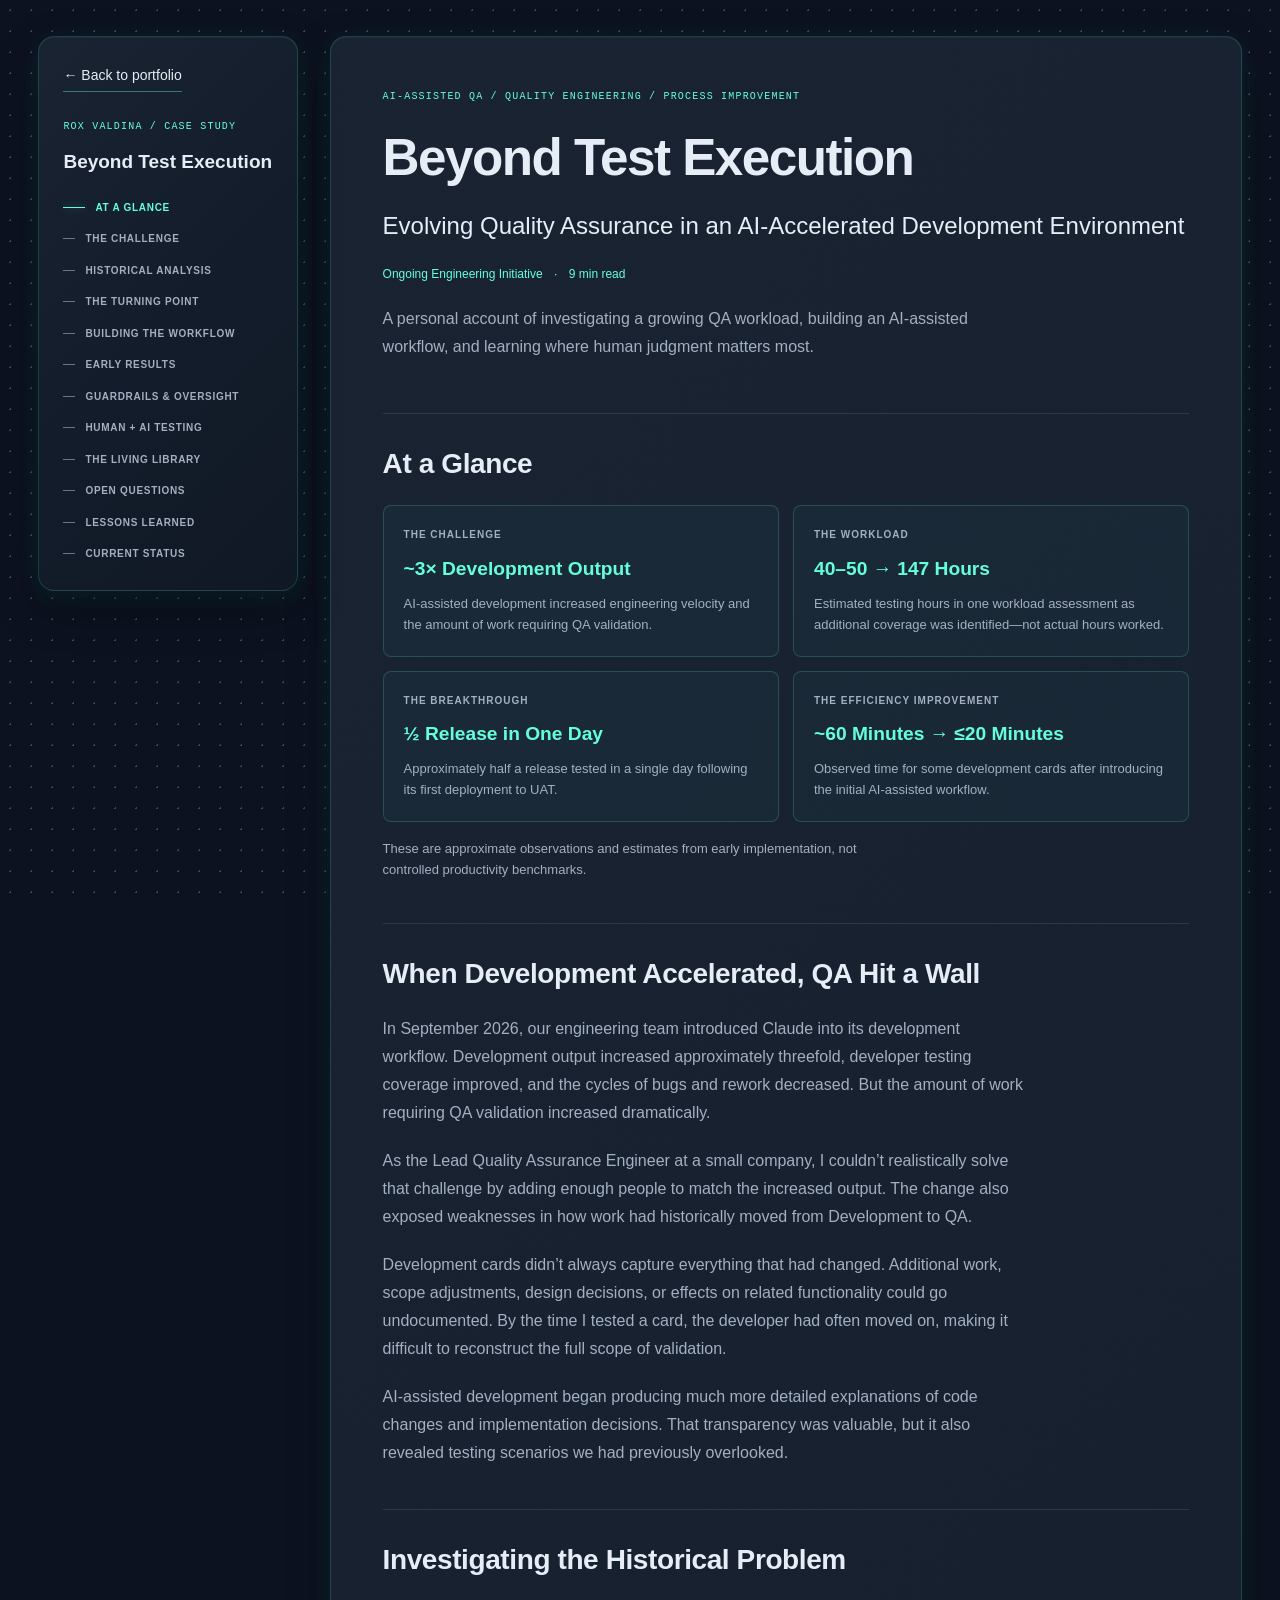
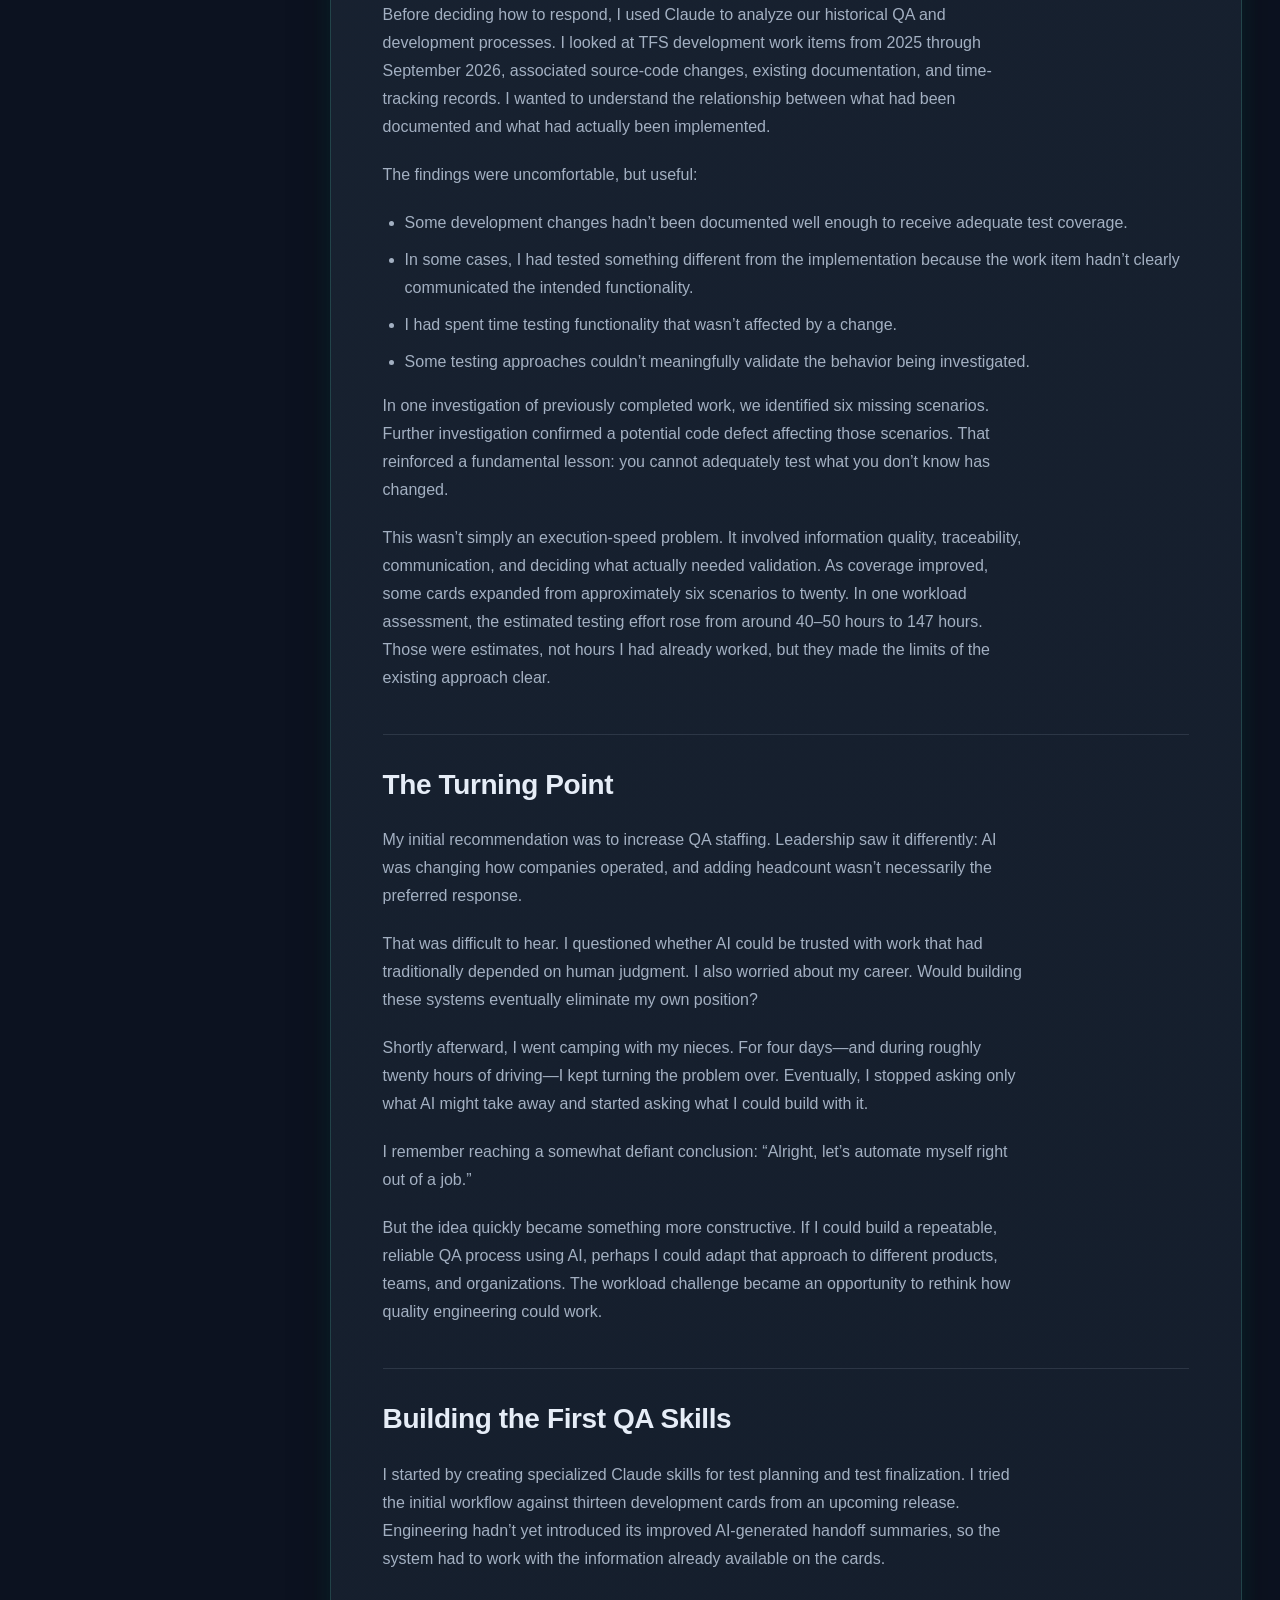
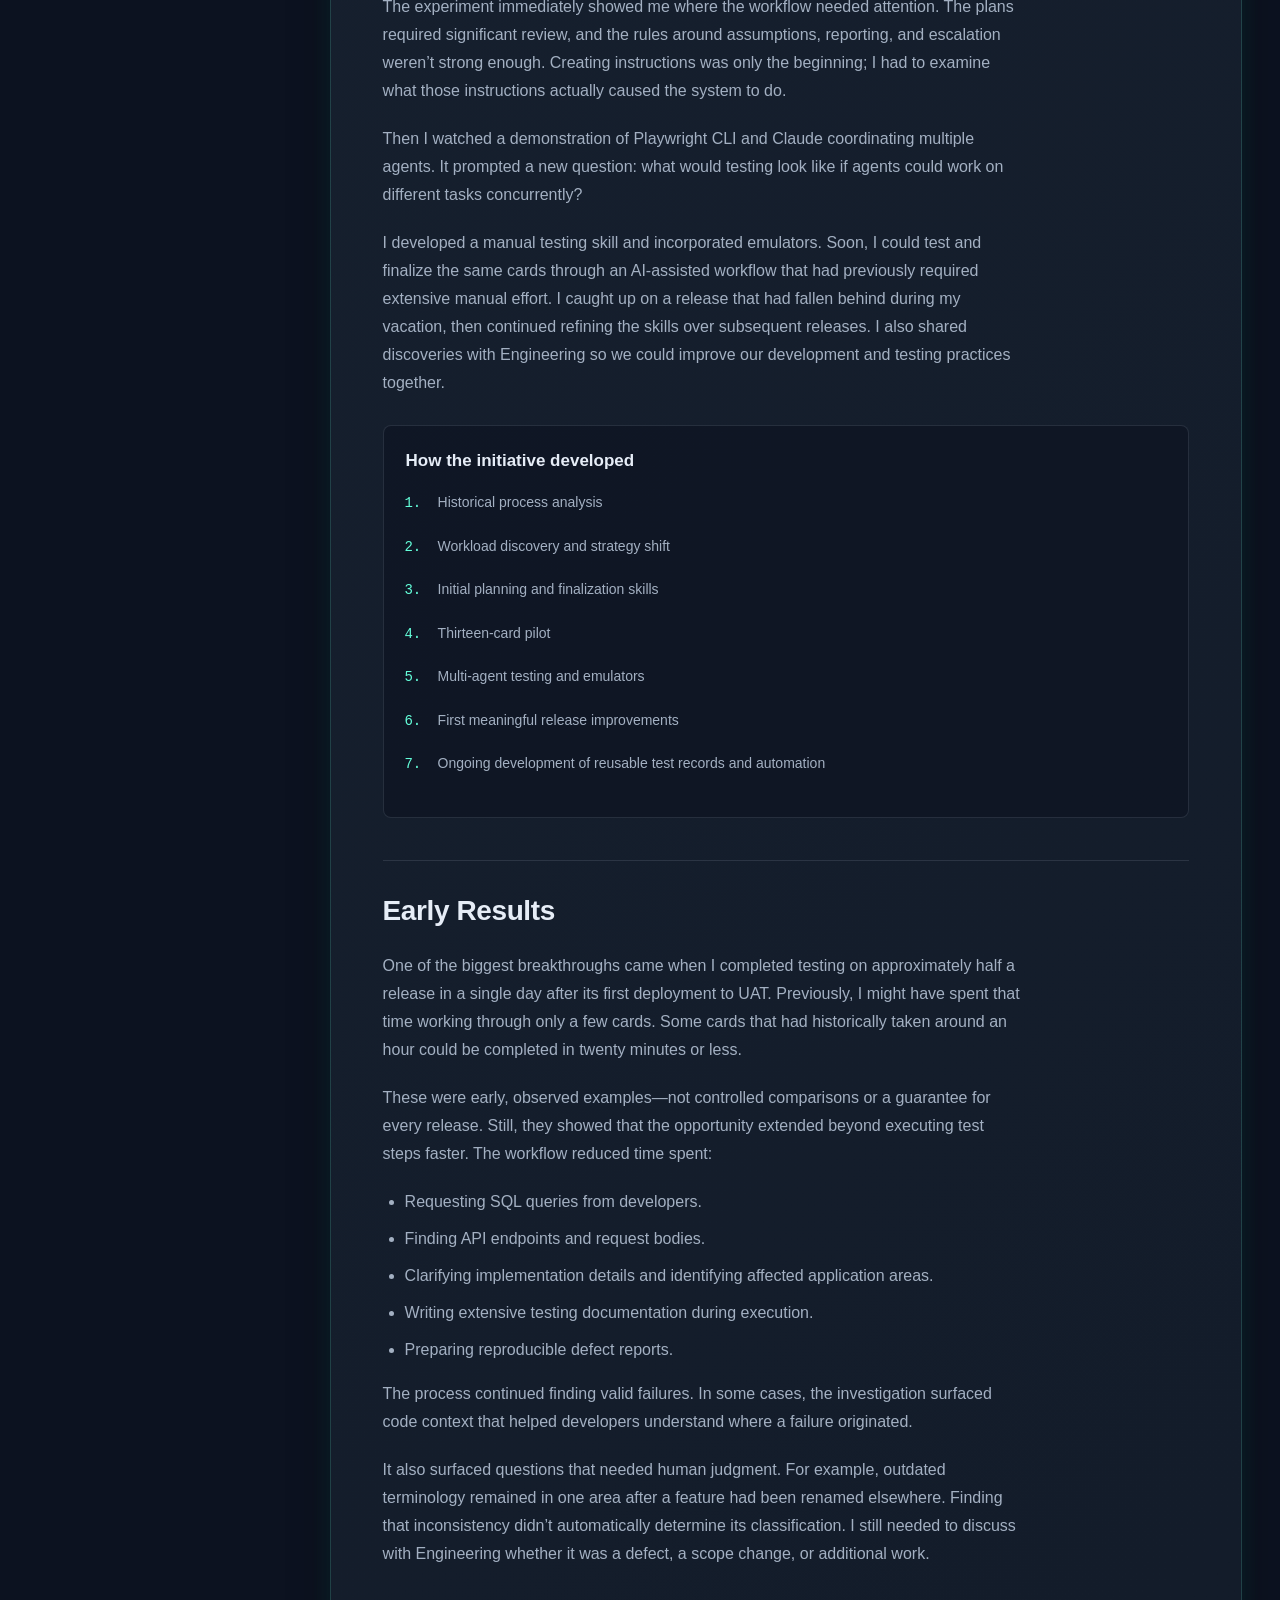
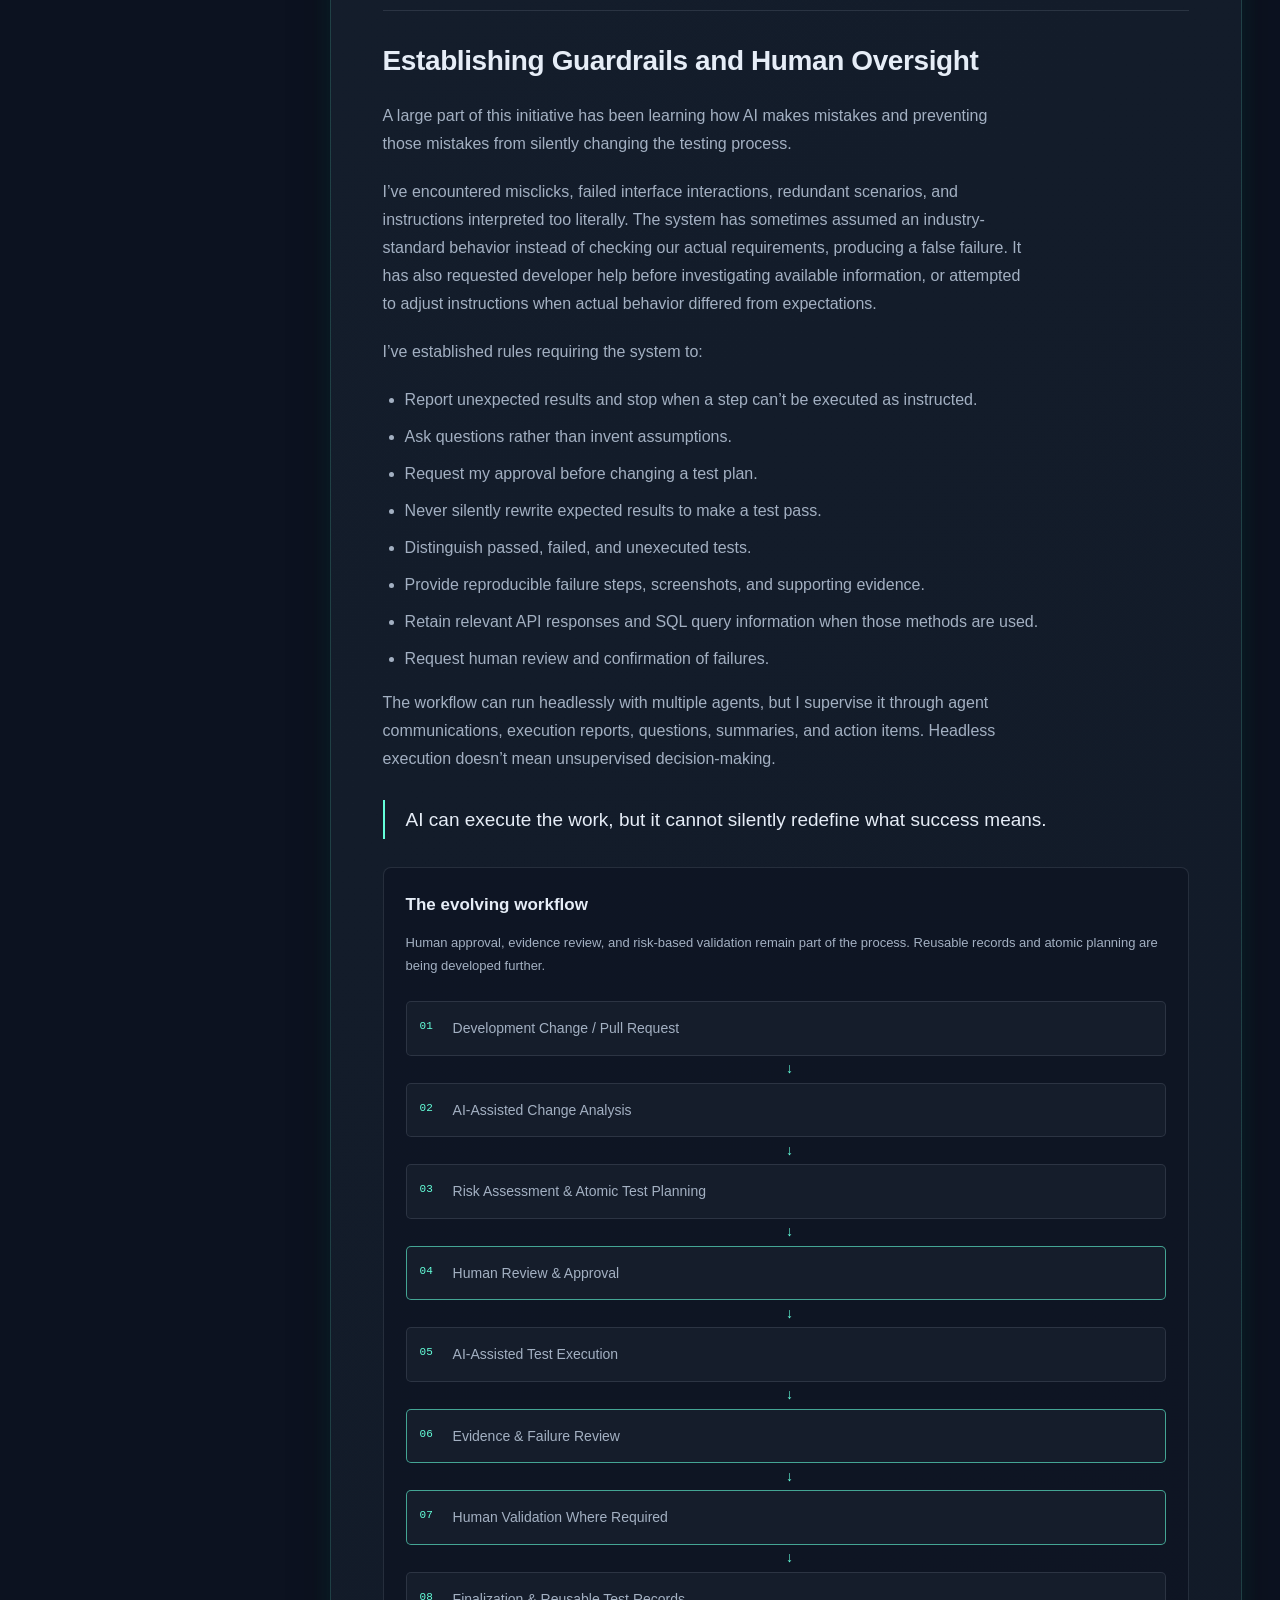
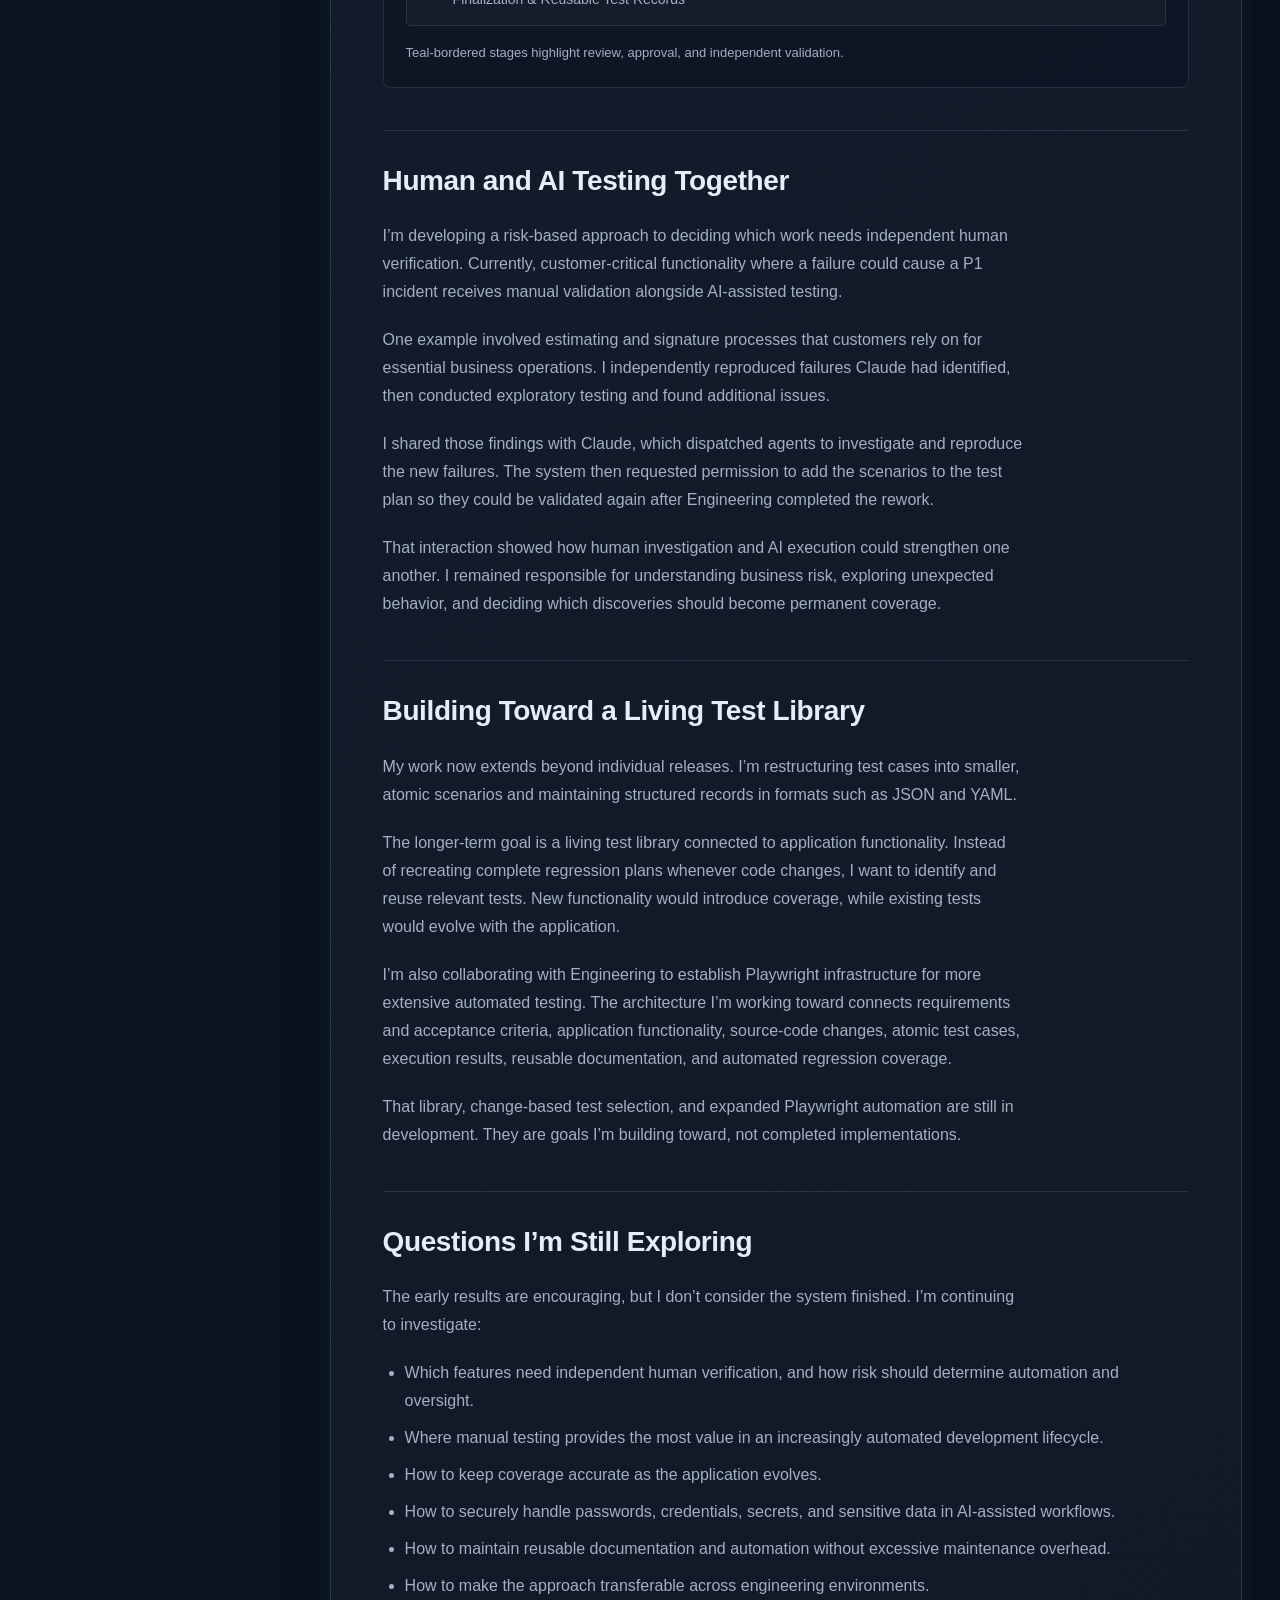
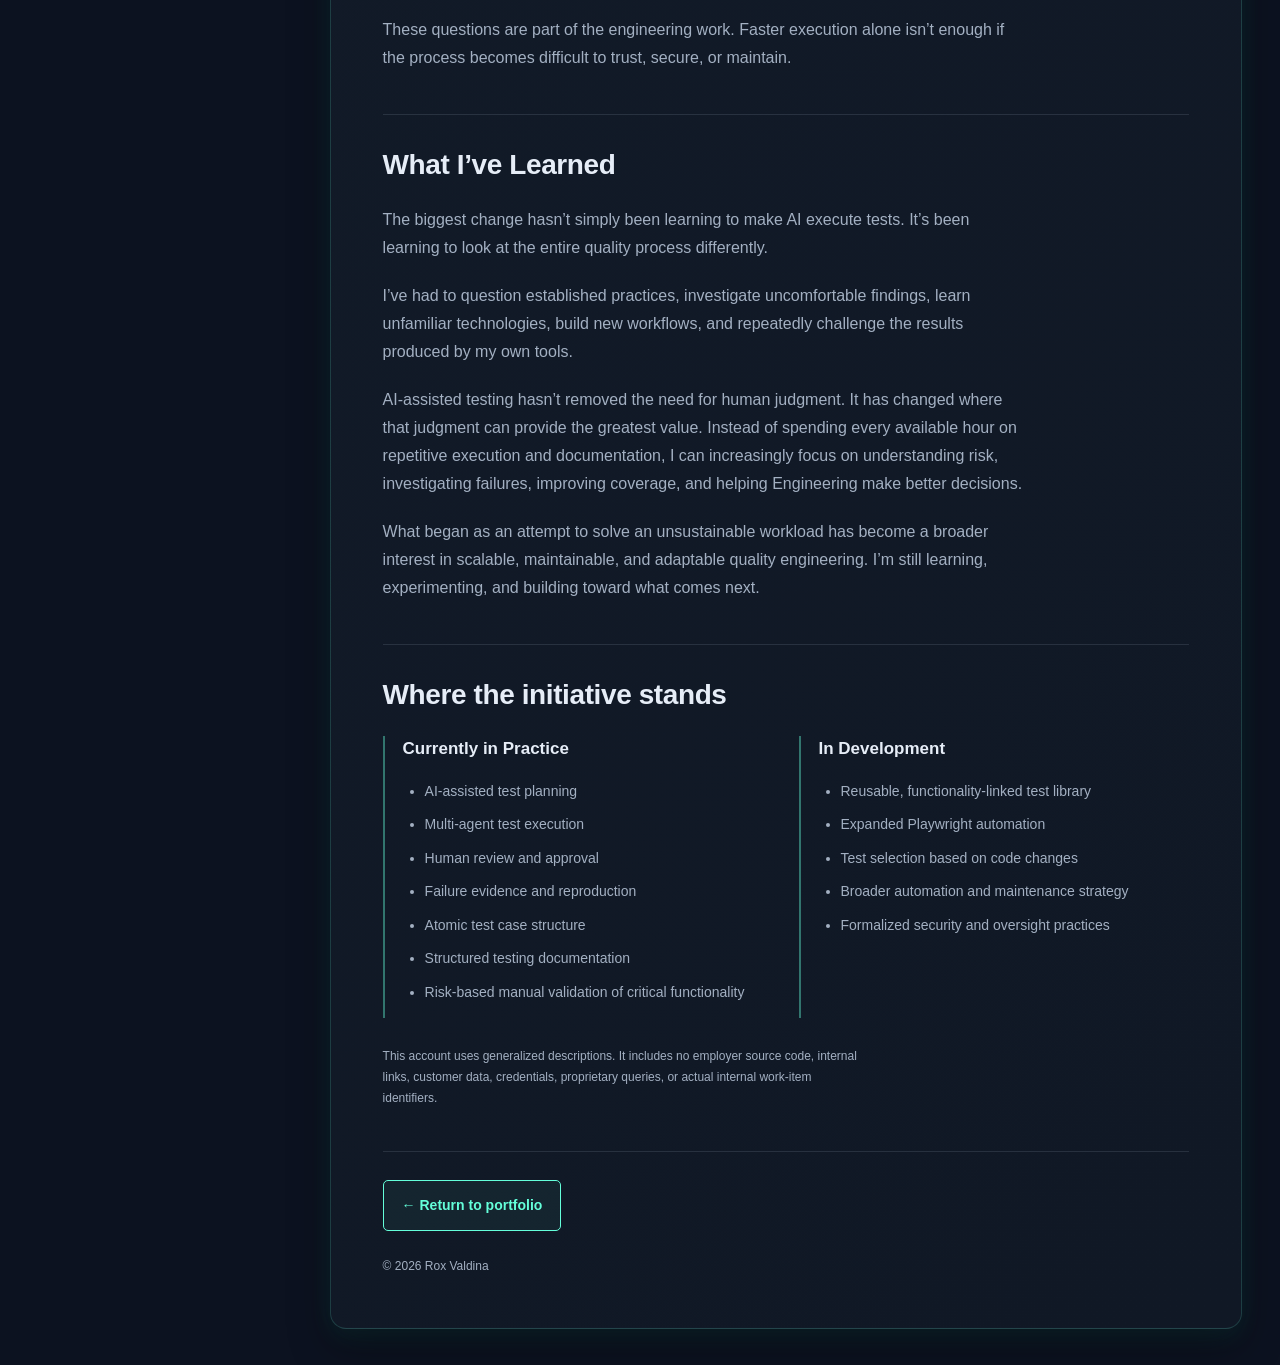
==== commit d6d293a2: "Use Rox Valdina throughout portfolio and case study" ====
--- a/case-studies/ai-assisted-qa/index.html
+++ b/case-studies/ai-assisted-qa/index.html
@@ -4,10 +4,10 @@
 <meta charset="UTF-8">
 <meta name="viewport" content="width=device-width, initial-scale=1">
 <meta name="theme-color" content="#0c1220">
-<title>Beyond Test Execution | Roxana Valdina</title>
+<title>Beyond Test Execution | Rox Valdina</title>
 <meta name="description" content="How I’m evolving QA through AI-assisted test planning, multi-agent execution, and human oversight in an AI-accelerated development environment.">
 <meta property="og:type" content="article">
-<meta property="og:title" content="Beyond Test Execution | Roxana Valdina">
+<meta property="og:title" content="Beyond Test Execution | Rox Valdina">
 <meta property="og:description" content="An ongoing quality engineering initiative: the workload challenge, early results, and human judgment behind AI-assisted QA.">
 <meta name="twitter:card" content="summary">
 <link rel="stylesheet" href="../../main.css">
@@ -19,7 +19,7 @@
 <div class="page study-page">
 <aside class="sidebar panel study-sidebar" aria-label="Case study navigation"><div class="sidebar-content">
 <a class="resume-link" href="../../#ai">← Back to portfolio</a>
-<p class="eyebrow study-byline">Roxana Valdina / Case Study</p>
+<p class="eyebrow study-byline">Rox Valdina / Case Study</p>
 <p class="study-sidebar-title">Beyond Test Execution</p>
 <nav class="navigation" aria-label="On this page"><a href="#at-a-glance" aria-current="location">At a glance</a><a href="#development-accelerated">The challenge</a><a href="#historical-analysis">Historical analysis</a><a href="#turning-point">The turning point</a><a href="#first-skills">Building the workflow</a><a href="#early-results">Early results</a><a href="#human-oversight">Guardrails &amp; oversight</a><a href="#human-and-ai">Human + AI testing</a><a href="#living-library">The living library</a><a href="#open-questions">Open questions</a><a href="#lessons">Lessons learned</a><a href="#current-status">Current status</a></nav>
 </div></aside>
@@ -94,7 +94,7 @@
 <p>AI-assisted testing hasn’t removed the need for human judgment. It has changed where that judgment can provide the greatest value. Instead of spending every available hour on repetitive execution and documentation, I can increasingly focus on understanding risk, investigating failures, improving coverage, and helping Engineering make better decisions.</p>
 <p>What began as an attempt to solve an unsustainable workload has become a broader interest in scalable, maintainable, and adaptable quality engineering. I’m still learning, experimenting, and building toward what comes next.</p></section>
 <section id="current-status" aria-labelledby="status-heading"><h2 id="status-heading">Where the initiative stands</h2><div class="status-grid"><div><h3>Currently in Practice</h3><ul><li>AI-assisted test planning</li><li>Multi-agent test execution</li><li>Human review and approval</li><li>Failure evidence and reproduction</li><li>Atomic test case structure</li><li>Structured testing documentation</li><li>Risk-based manual validation of critical functionality</li></ul></div><div><h3>In Development</h3><ul><li>Reusable, functionality-linked test library</li><li>Expanded Playwright automation</li><li>Test selection based on code changes</li><li>Broader automation and maintenance strategy</li><li>Formalized security and oversight practices</li></ul></div></div><p class="study-disclosure">This account uses generalized descriptions. It includes no employer source code, internal links, customer data, credentials, proprietary queries, or actual internal work-item identifiers.</p></section>
-<footer class="study-end"><a class="case-study-button" href="../../#ai">← Return to portfolio</a><p>© <span id="year">2026</span> Roxana Valdina</p></footer>
+<footer class="study-end"><a class="case-study-button" href="../../#ai">← Return to portfolio</a><p>© <span id="year">2026</span> Rox Valdina</p></footer>
 </article>
 </main>
 </div>
--- a/main.css
+++ b/main.css
@@ -164,10 +164,10 @@
   .tracker-gallery { grid-template-columns: 1fr; }
 }
 
-.snake-project { border-top: 1px solid var(--line); padding-top: 25px; margin-top: 10px; }
-.snake-project h3 { font-size: 20px; margin-bottom: 14px; }
-.snake-project p { font-size: 14px; }
-.snake-project .screenshot-caption { font-size: 12px; margin-top: 12px; }
+.expandable-project { border-top: 1px solid var(--line); padding-top: 25px; margin-top: 10px; }
+.expandable-project h3 { font-size: 20px; margin-bottom: 14px; }
+.expandable-project p { font-size: 14px; }
+.expandable-project .screenshot-caption { font-size: 12px; margin-top: 12px; }
 
 /* Native disclosure stays keyboard-accessible and works without JavaScript. */
 .project-summary { display: grid; grid-template-columns: 72px minmax(0, 1fr); gap: 20px; align-items: start; cursor: pointer; list-style: none; }
@@ -182,9 +182,9 @@
 .project-summary-action { color: var(--teal); font-size: 12px; margin-top: 12px; }
 .expand-icon { display: inline-block; font-size: 16px; margin-left: 6px; }
 .when-open { display: none; }
-.snake-project[open] .when-open { display: inline; }
-.snake-project[open] .when-closed { display: none; }
-.snake-project[open] .expand-icon { transform: rotate(45deg); }
+.expandable-project[open] .when-open { display: inline; }
+.expandable-project[open] .when-closed { display: none; }
+.expandable-project[open] .expand-icon { transform: rotate(45deg); }
 .project-expanded { padding-top: 25px; }
 @media (min-width: 1200px) {
   .project-summary { grid-template-columns: 151px minmax(0, 1fr); }
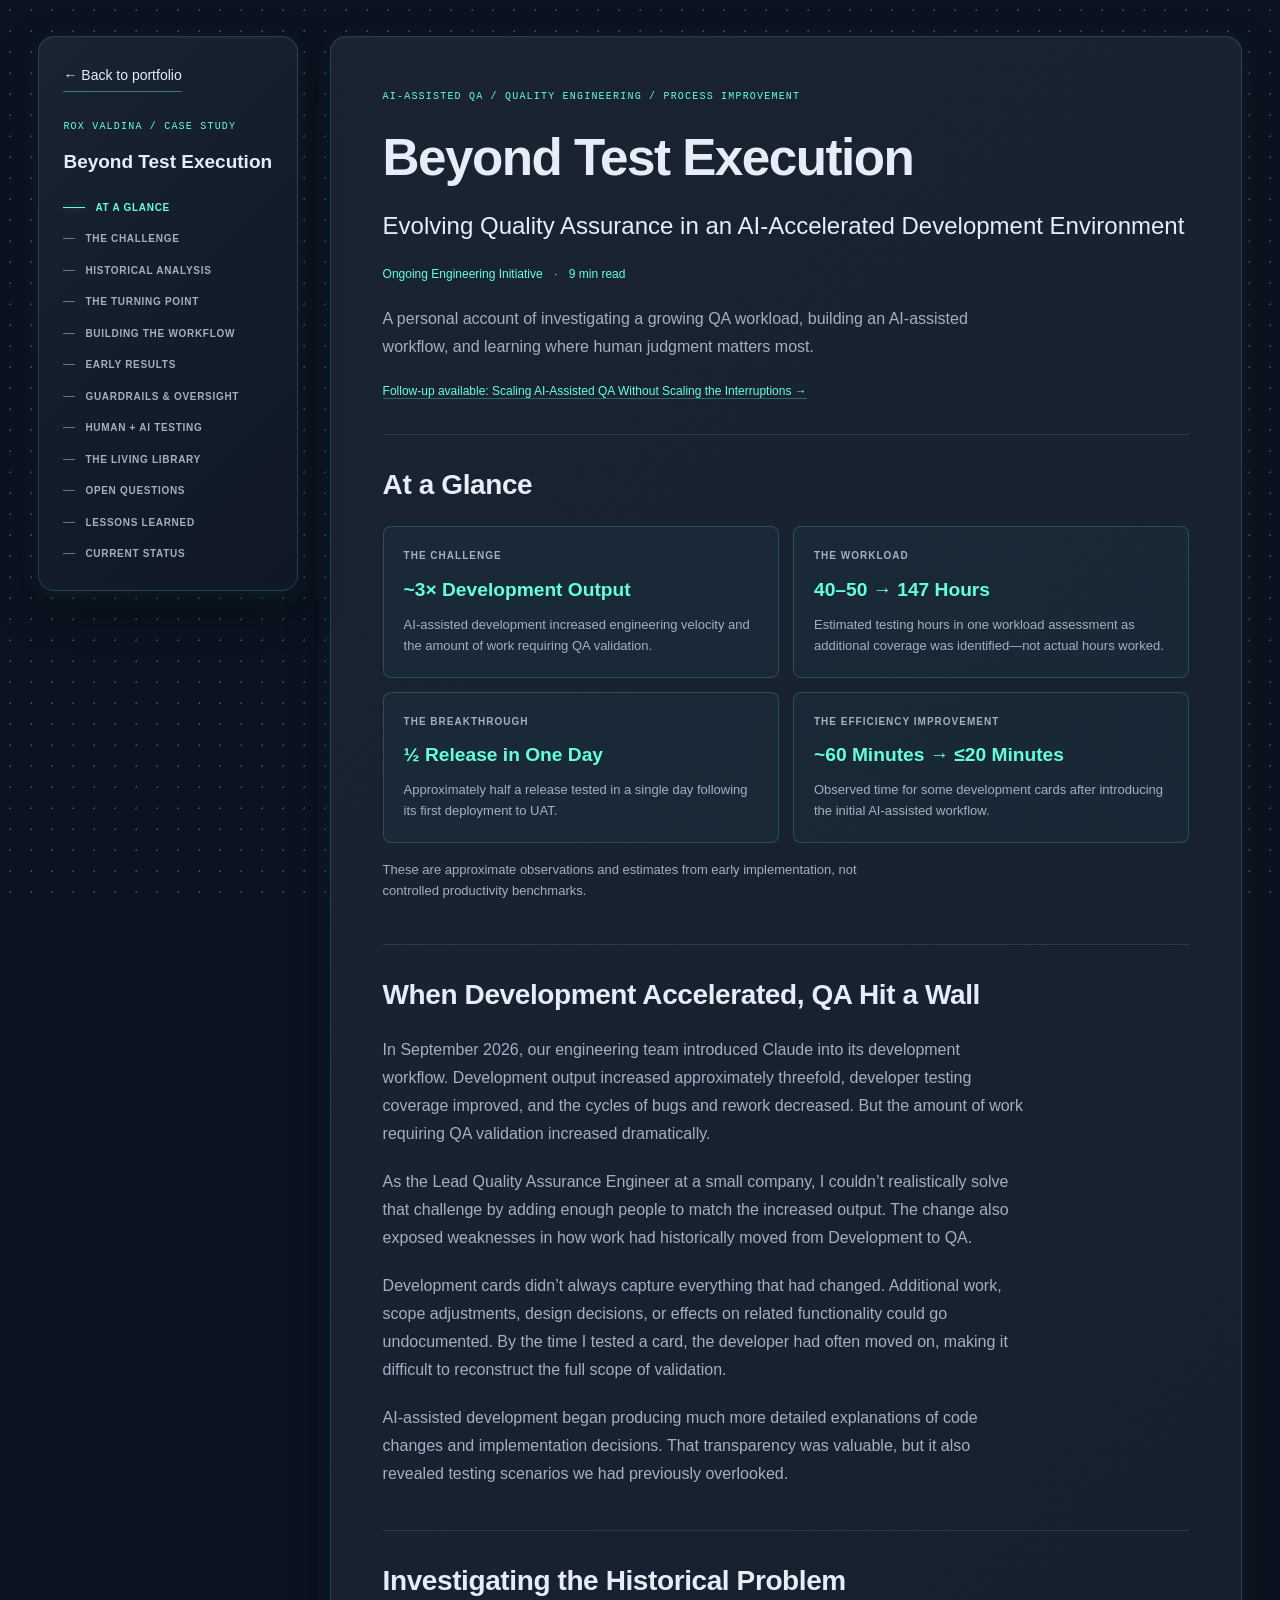
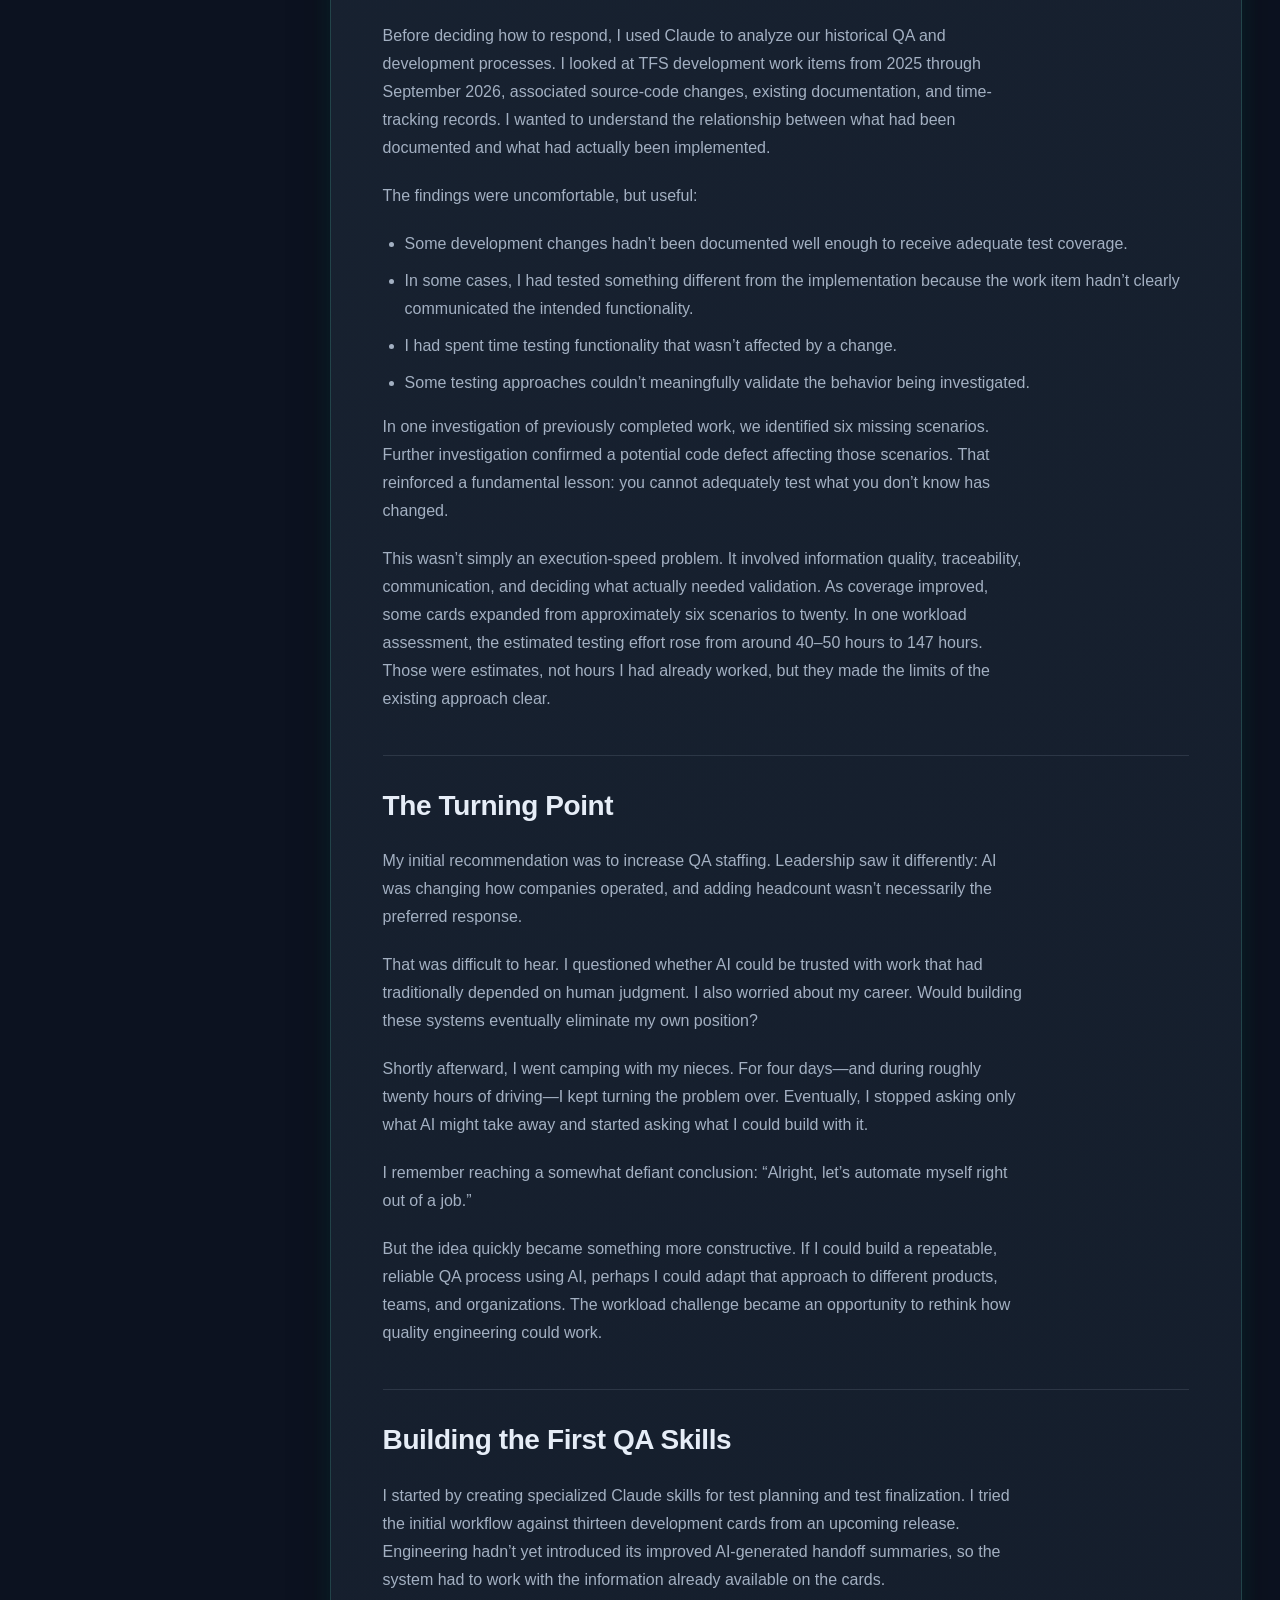
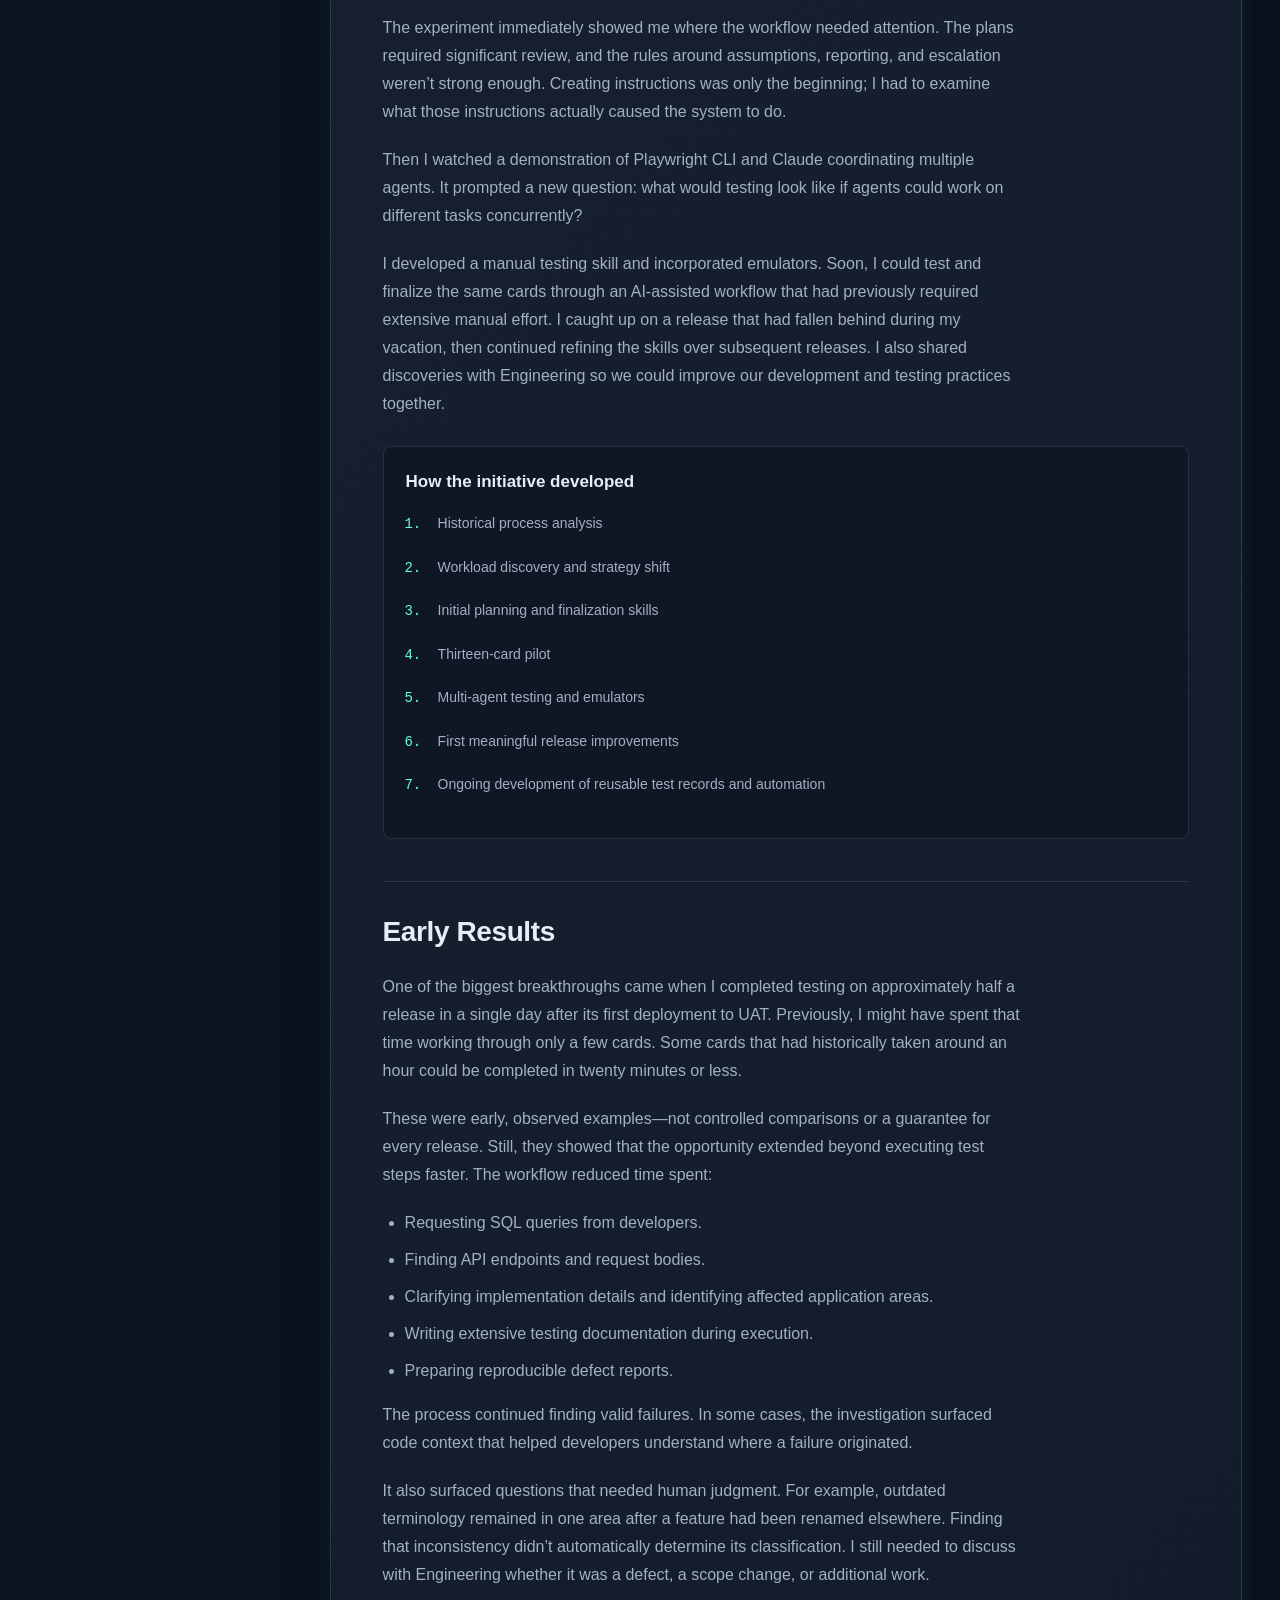
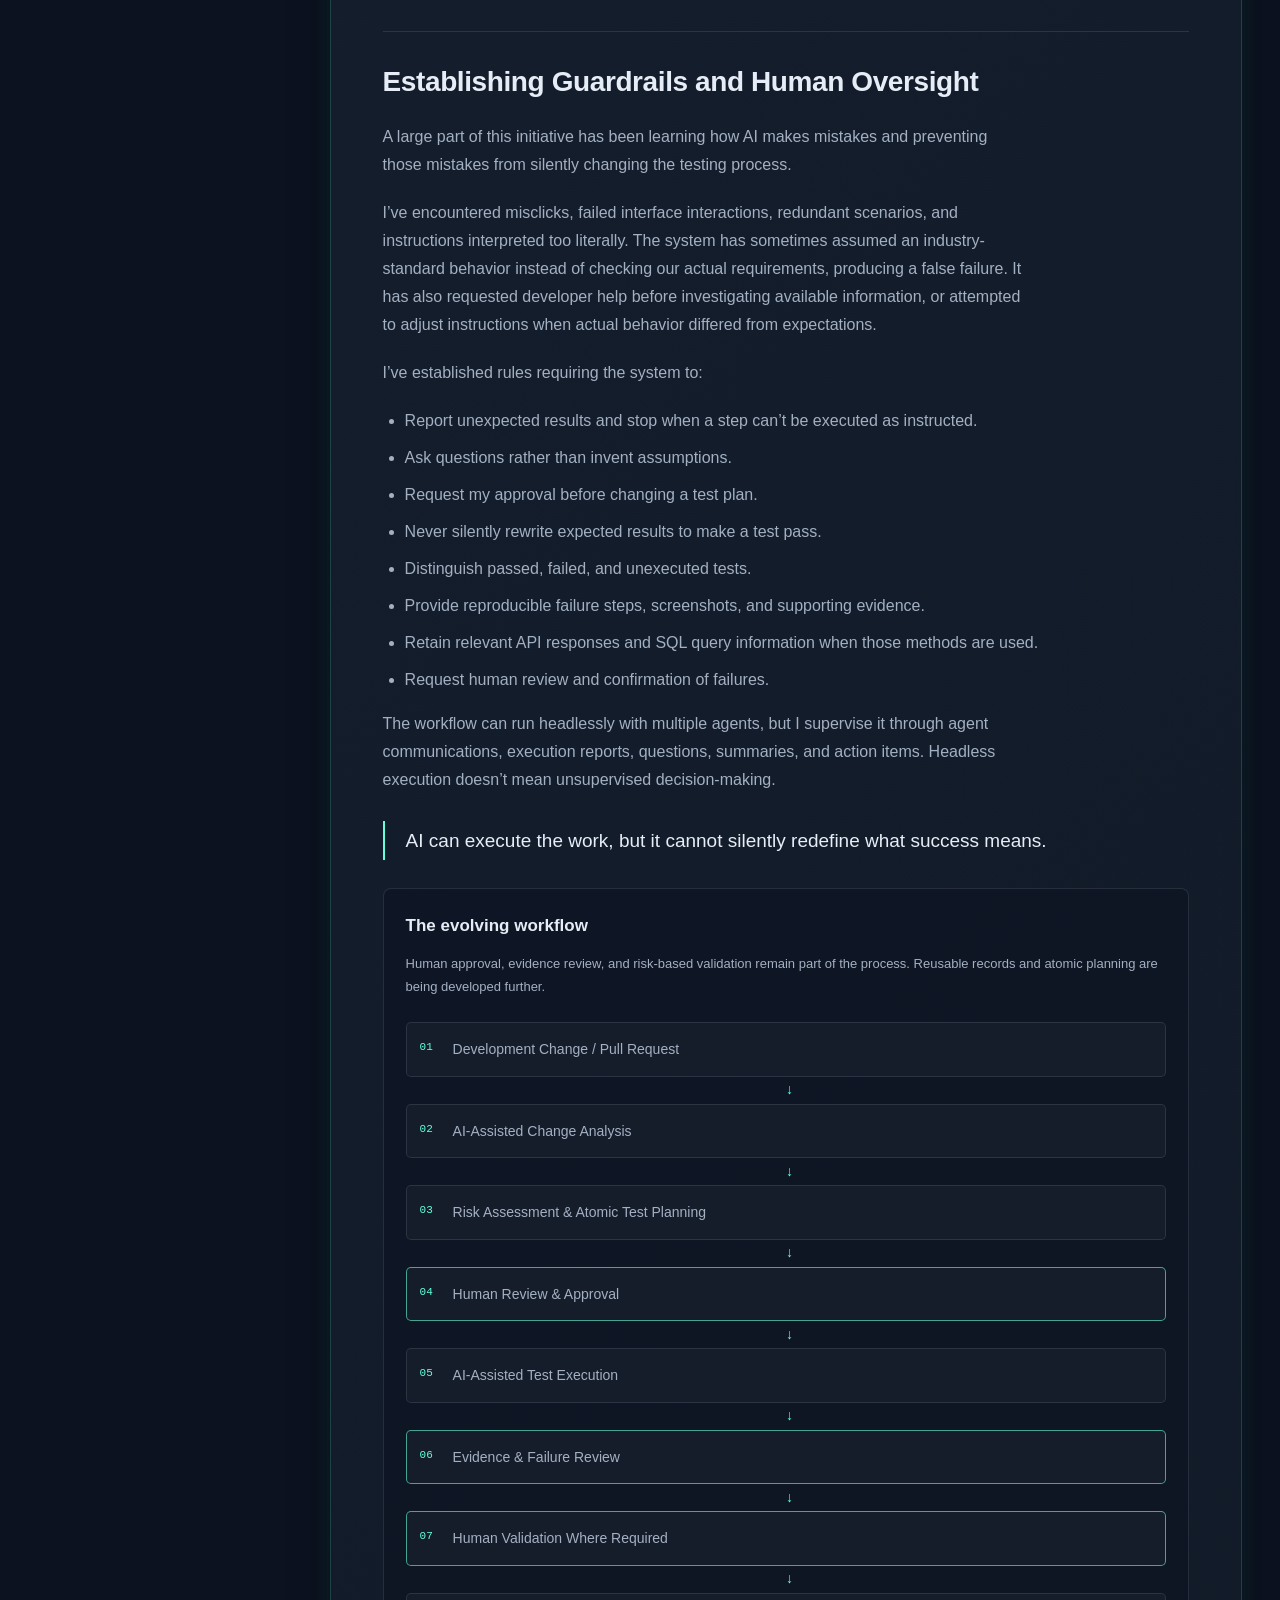
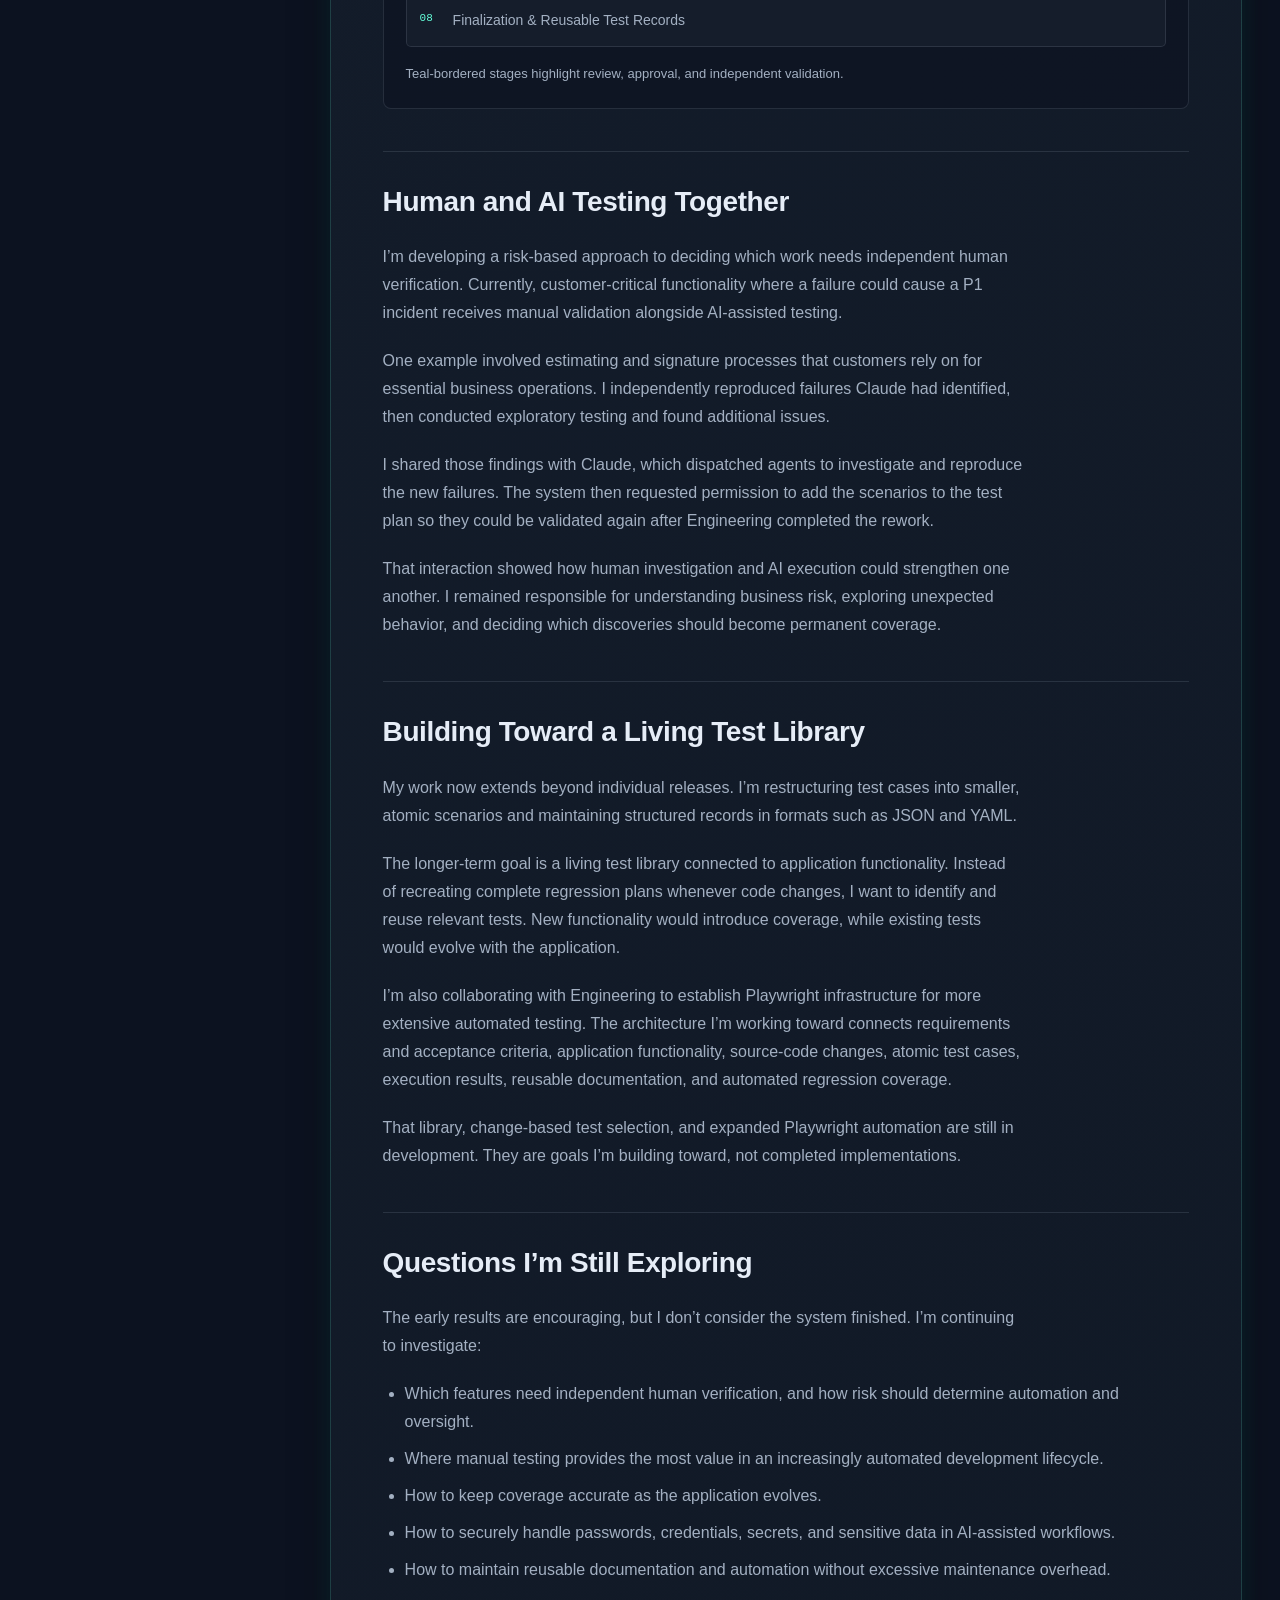
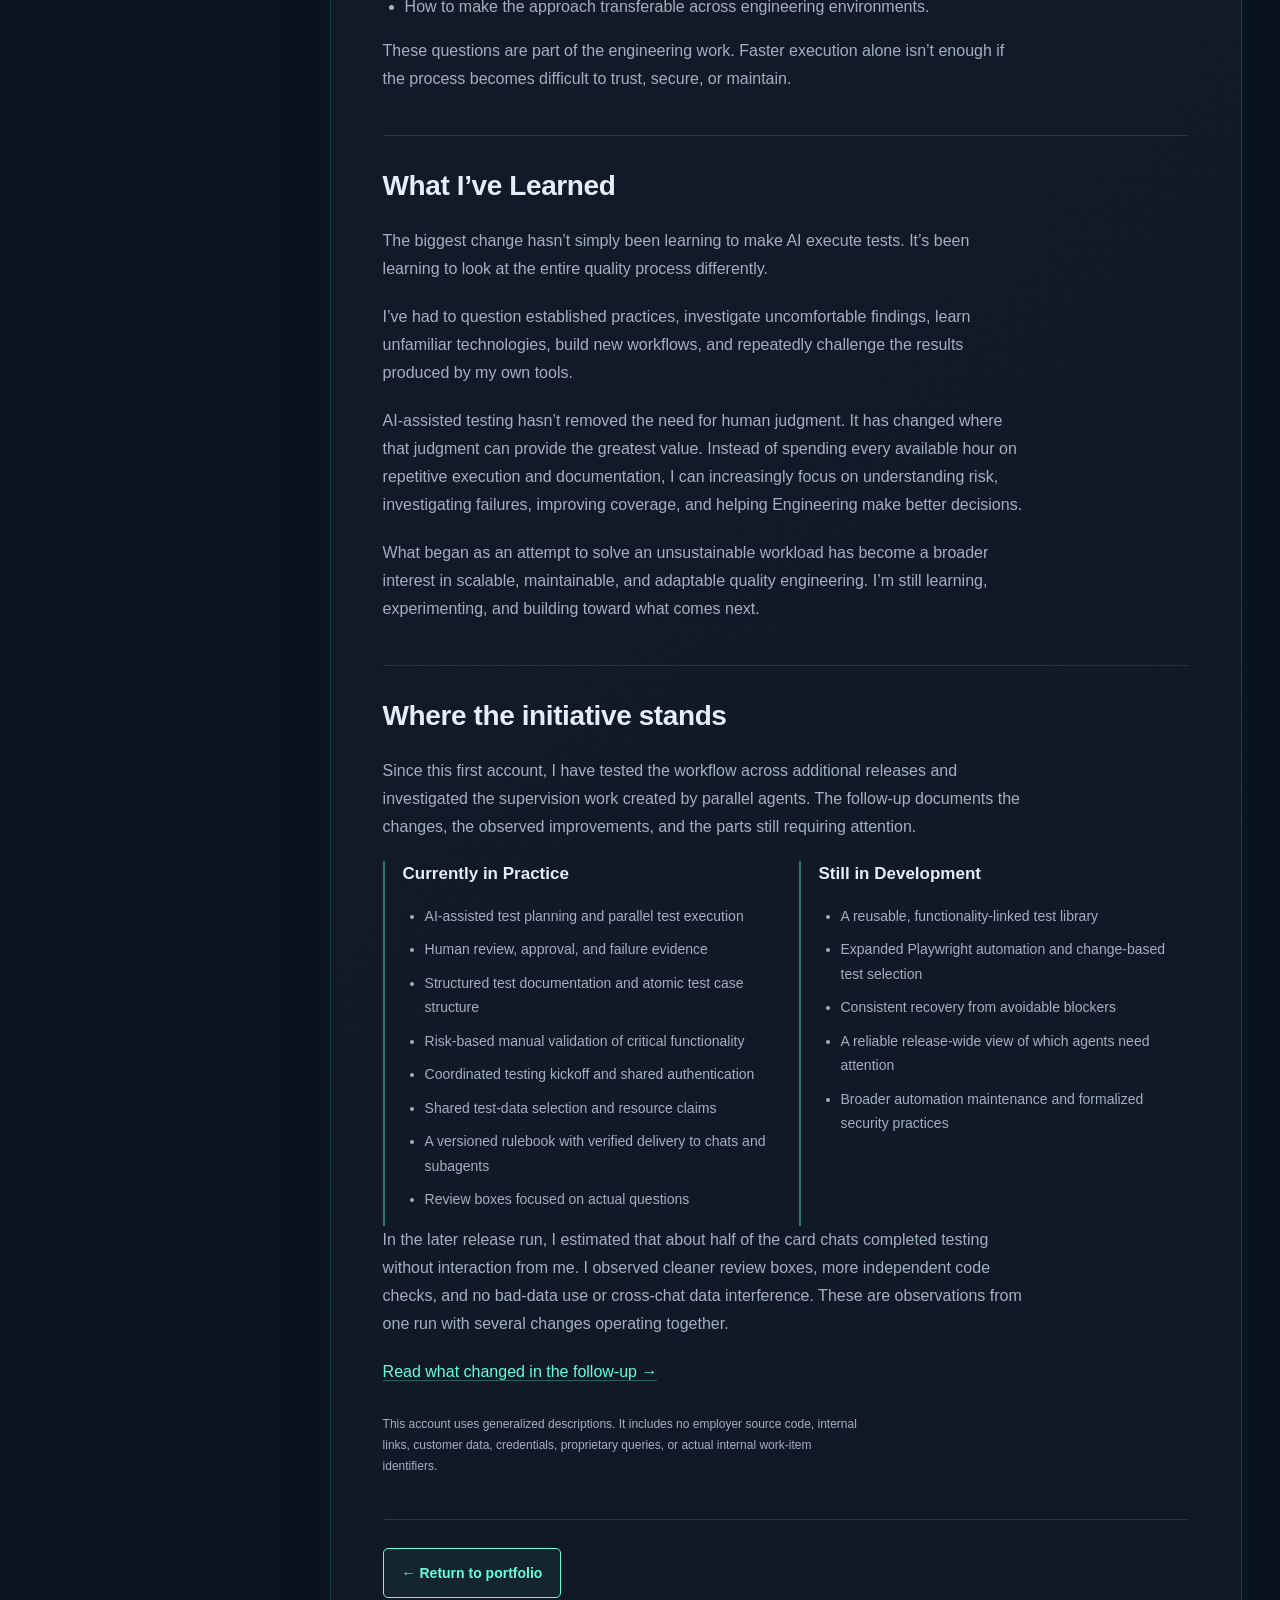
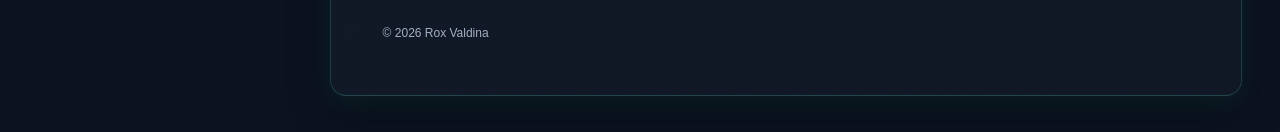
==== commit 7372485d: "Add scaling AI-assisted QA case study and practical starter kit" ====
--- a/case-studies/ai-assisted-qa/index.html
+++ b/case-studies/ai-assisted-qa/index.html
@@ -31,6 +31,7 @@
 <p class="study-subtitle">Evolving Quality Assurance in an AI-Accelerated Development Environment</p>
 <p class="study-meta">Ongoing Engineering Initiative <span aria-hidden="true">·</span> 9 min read</p>
 <p>A personal account of investigating a growing QA workload, building an AI-assisted workflow, and learning where human judgment matters most.</p>
+<p class="followup-note"><a class="inline-link" href="../scaling-ai-assisted-qa/">Follow-up available: Scaling AI-Assisted QA Without Scaling the Interruptions →</a></p>
 </header>
 <section class="study-glance" id="at-a-glance" aria-labelledby="glance-heading"><h2 id="glance-heading">At a Glance</h2><div class="qa-metrics">
   <div class="qa-metric"><h4>The Challenge</h4><p class="metric-value">~3× Development Output</p><p>AI-assisted development increased engineering velocity and the amount of work requiring QA validation.</p></div>
@@ -93,7 +94,7 @@
 <p>I’ve had to question established practices, investigate uncomfortable findings, learn unfamiliar technologies, build new workflows, and repeatedly challenge the results produced by my own tools.</p>
 <p>AI-assisted testing hasn’t removed the need for human judgment. It has changed where that judgment can provide the greatest value. Instead of spending every available hour on repetitive execution and documentation, I can increasingly focus on understanding risk, investigating failures, improving coverage, and helping Engineering make better decisions.</p>
 <p>What began as an attempt to solve an unsustainable workload has become a broader interest in scalable, maintainable, and adaptable quality engineering. I’m still learning, experimenting, and building toward what comes next.</p></section>
-<section id="current-status" aria-labelledby="status-heading"><h2 id="status-heading">Where the initiative stands</h2><div class="status-grid"><div><h3>Currently in Practice</h3><ul><li>AI-assisted test planning</li><li>Multi-agent test execution</li><li>Human review and approval</li><li>Failure evidence and reproduction</li><li>Atomic test case structure</li><li>Structured testing documentation</li><li>Risk-based manual validation of critical functionality</li></ul></div><div><h3>In Development</h3><ul><li>Reusable, functionality-linked test library</li><li>Expanded Playwright automation</li><li>Test selection based on code changes</li><li>Broader automation and maintenance strategy</li><li>Formalized security and oversight practices</li></ul></div></div><p class="study-disclosure">This account uses generalized descriptions. It includes no employer source code, internal links, customer data, credentials, proprietary queries, or actual internal work-item identifiers.</p></section>
+<section id="current-status" aria-labelledby="status-heading"><h2 id="status-heading">Where the initiative stands</h2><p>Since this first account, I have tested the workflow across additional releases and investigated the supervision work created by parallel agents. The follow-up documents the changes, the observed improvements, and the parts still requiring attention.</p><div class="status-grid"><div><h3>Currently in Practice</h3><ul><li>AI-assisted test planning and parallel test execution</li><li>Human review, approval, and failure evidence</li><li>Structured test documentation and atomic test case structure</li><li>Risk-based manual validation of critical functionality</li><li>Coordinated testing kickoff and shared authentication</li><li>Shared test-data selection and resource claims</li><li>A versioned rulebook with verified delivery to chats and subagents</li><li>Review boxes focused on actual questions</li></ul></div><div><h3>Still in Development</h3><ul><li>A reusable, functionality-linked test library</li><li>Expanded Playwright automation and change-based test selection</li><li>Consistent recovery from avoidable blockers</li><li>A reliable release-wide view of which agents need attention</li><li>Broader automation maintenance and formalized security practices</li></ul></div></div><p>In the later release run, I estimated that about half of the card chats completed testing without interaction from me. I observed cleaner review boxes, more independent code checks, and no bad-data use or cross-chat data interference. These are observations from one run with several changes operating together.</p><a class="inline-link" href="../scaling-ai-assisted-qa/">Read what changed in the follow-up →</a><p class="study-disclosure">This account uses generalized descriptions. It includes no employer source code, internal links, customer data, credentials, proprietary queries, or actual internal work-item identifiers.</p></section>
 <footer class="study-end"><a class="case-study-button" href="../../#ai">← Return to portfolio</a><p>© <span id="year">2026</span> Rox Valdina</p></footer>
 </article>
 </main>
--- a/main.css
+++ b/main.css
@@ -266,3 +266,11 @@
 }
 
 .study-article section > p, .study-header > p:not(.eyebrow) { max-width: 72ch; }
+
+/* Links between the original account and its follow-up. */
+.followup-card { margin-top: 28px; padding: 24px; border: 1px solid rgba(100, 255, 218, .2); border-radius: 8px; background: rgba(100, 255, 218, .025); }
+.followup-card h3 { font-size: 20px; line-height: 1.5; margin-bottom: 14px; }
+.followup-card p { font-size: 14px; }
+.followup-card .eyebrow { font-size: 10px; }
+.followup-card .inline-link { font-size: 14px; }
+.followup-note, .followup-card .followup-note { font-size: 12px; margin-top: 18px; margin-bottom: 0; }
